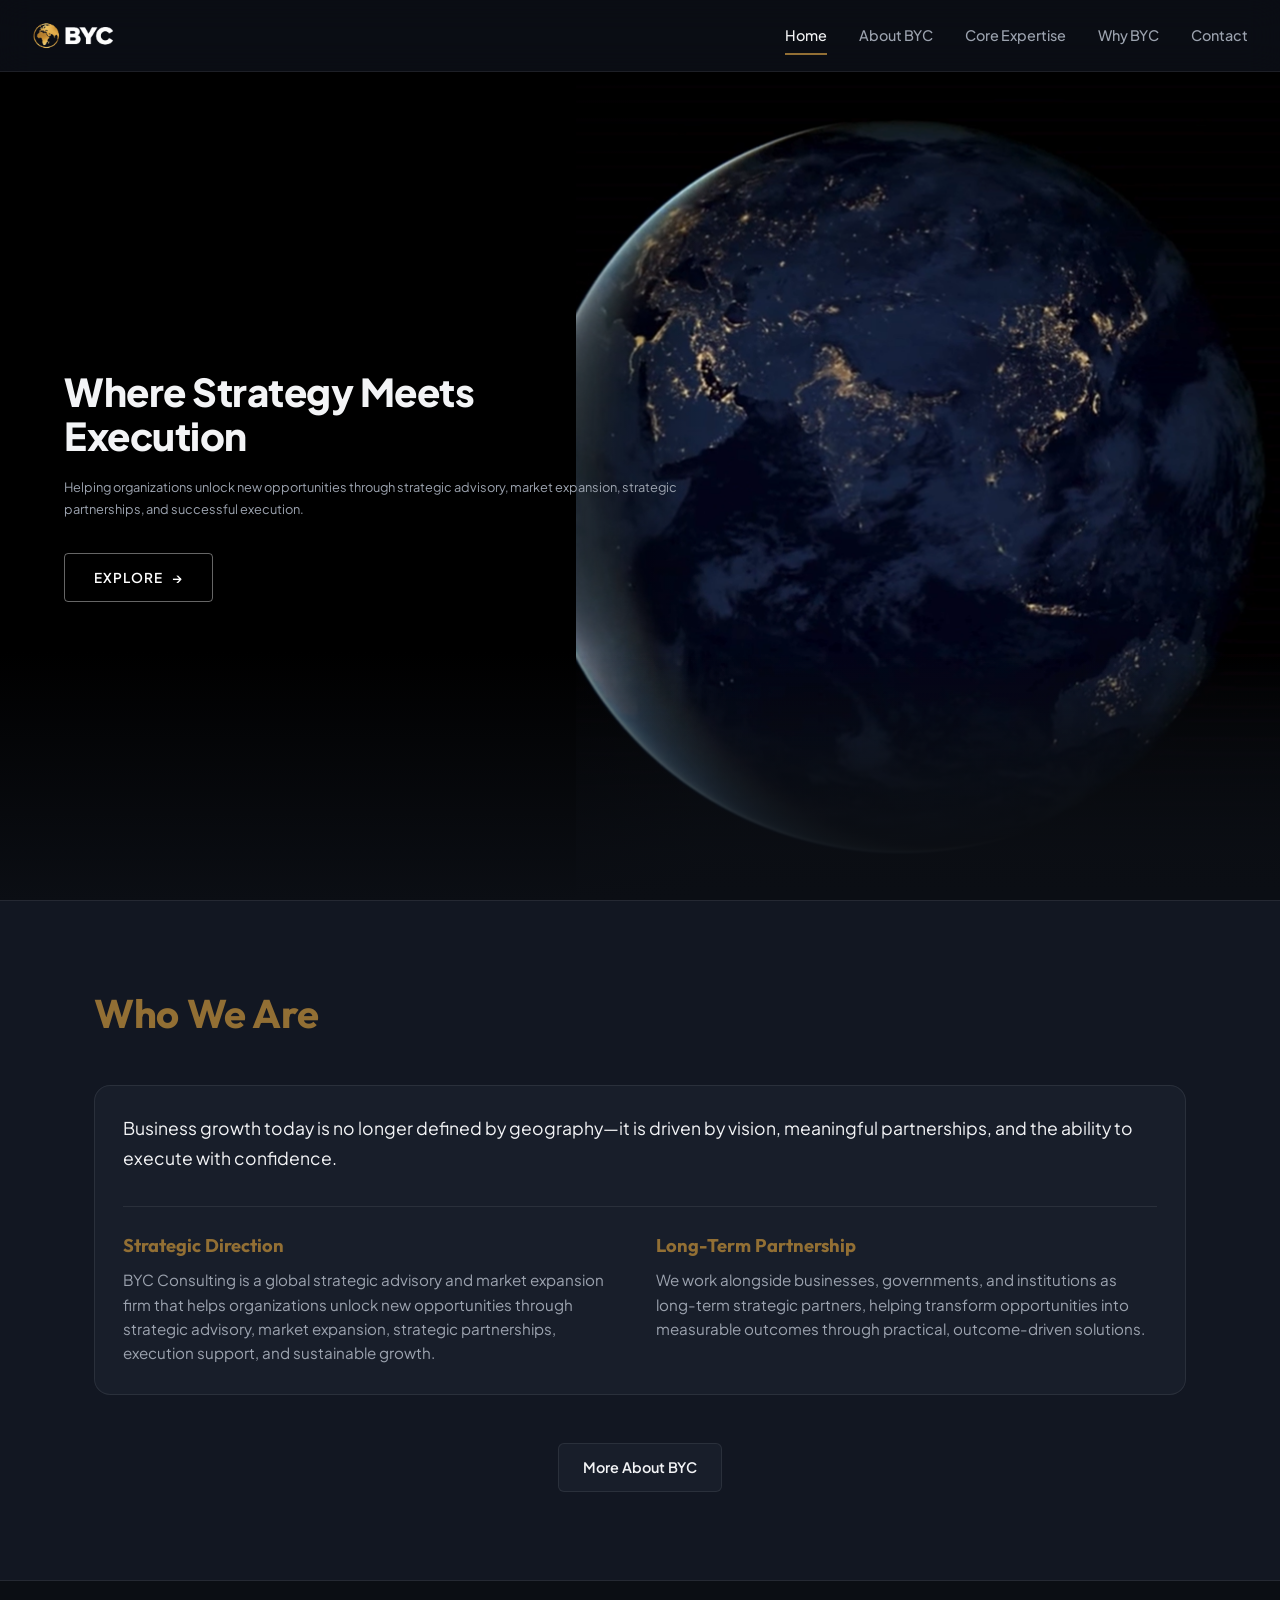
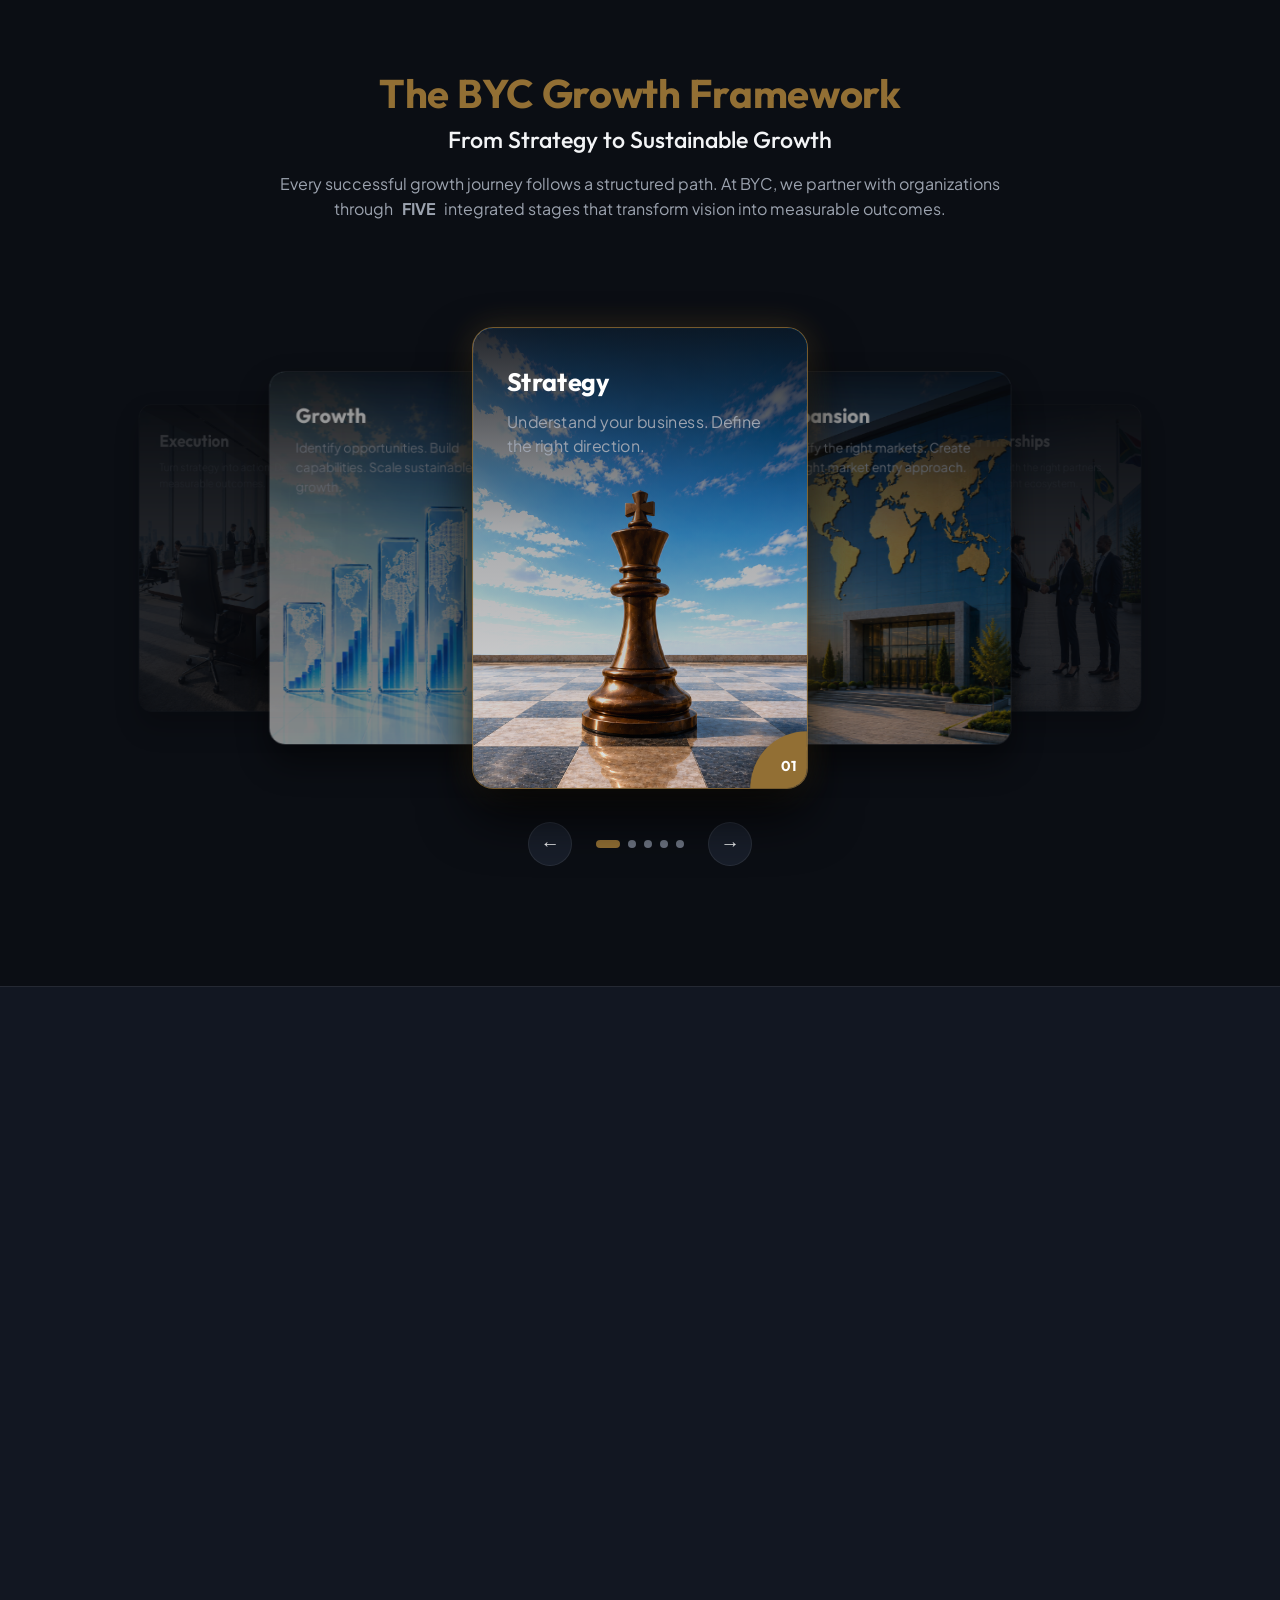
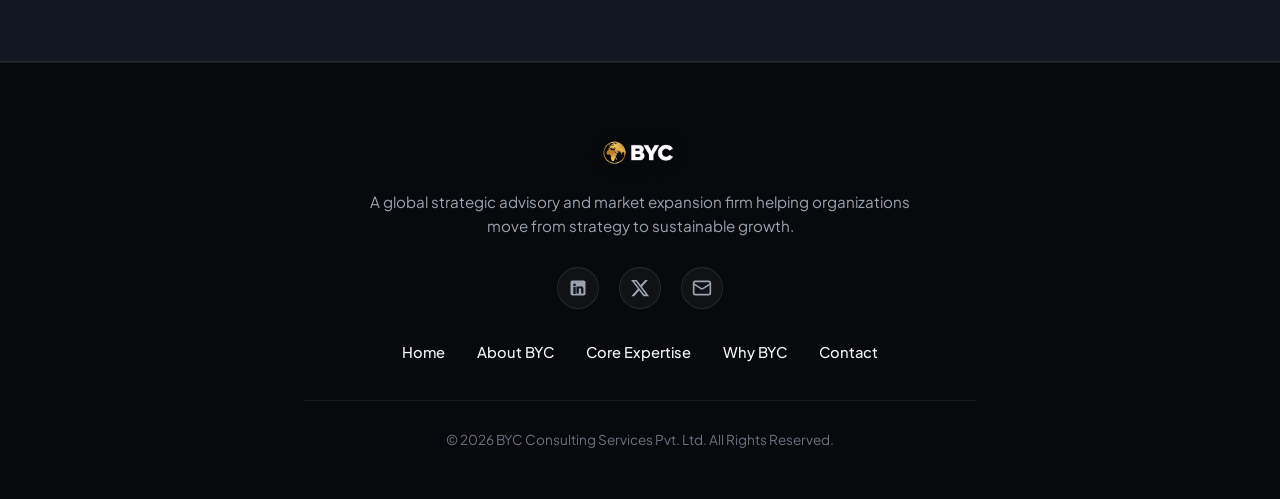
==== index.html @ bfdbdd28 "Initial BYC website upload" ====
<!DOCTYPE html>
<html lang="en">
<head>
  <meta charset="UTF-8">
  <meta name="viewport" content="width=device-width, initial-scale=1.0">
  <title>BYC Consulting | Global Strategic Advisory</title>
  <meta name="description" content="A global strategic advisory and market expansion firm helping organizations move from strategy to sustainable growth.">
  <link rel="preconnect" href="https://fonts.googleapis.com">
  <link rel="preconnect" href="https://fonts.gstatic.com" crossorigin>
  <link href="https://fonts.googleapis.com/css2?family=Inter:wght@300;400;500;600;700&family=Outfit:wght@400;500;600;700;800&family=Plus+Jakarta+Sans:ital,wght@0,300;0,400;0,500;0,600;0,700;1,400&display=swap" rel="stylesheet">
  <link rel="stylesheet" href="style.css">
</head>
<body>

  <!-- Navigation Header -->
  <header class="header" id="header">
    <div class="container nav-container">
      <a href="index.html" class="logo">
        <img src="assets/images/bycccc (1).png" alt="BYC Consulting" class="logo-img">
      </a>
      <nav class="nav-menu" id="nav-menu">
        <a href="index.html" class="nav-link active">Home</a>
        <a href="about.html" class="nav-link">About BYC</a>
        <a href="expertise.html" class="nav-link">Core Expertise</a>
        <a href="why-byc.html" class="nav-link">Why BYC</a>
        <a href="contact.html" class="nav-link">Contact</a>
      </nav>
      <div class="nav-actions">
        <!-- <a href="contact.html" class="btn btn-outline btn-sm">Start a Conversation</a> -->
        <button class="mobile-toggle" id="mobile-toggle" aria-label="Toggle Navigation">
          <span></span>
          <span></span>
          <span></span>
        </button>
      </div>
    </div>
  </header>

  <!-- HERO SECTION WITH RIGHT-SIDE FULL VIDEO & LEFT CONTENT -->
  <section class="hero">
    <video class="hero-video" autoplay muted loop playsinline poster="assets/images/thumbnail.png">
      <source src="assets/videos/globe-roattion.mp4" type="video/mp4">
    </video>
    <div class="hero-left-fade"></div>
    <div class="hero-bottom-fade"></div>

    <div class="hero-content">
      <!-- <span class="eyebrow" style="display: inline-block; font-size: .72rem; font-weight: 700; letter-spacing: .22em; text-transform: uppercase; color: var(--accent); margin-bottom: 1rem;">Global Strategic Advisory</span> -->
      <h1>Where <em>Strategy</em> Meets <br> Execution</h1>
      <p>
        Helping organizations unlock new opportunities through strategic advisory,
        market expansion, strategic partnerships, and successful execution.
      </p>

      <div class="hero-ctas">
        <a href="expertise.html" class="hero-explore-btn">Explore <span>→</span></a>
      </div>
    </div>
  </section>

  <!-- WHO WE ARE SECTION (SINGLE UNIFIED CARD) -->
  <section class="section-padding bg-subtle">
    <div class="container">
      <div class="section-header reveal">
        <span class="section-subtitle">Who We Are</span>
        <!-- <h2 class="section-title">Global Strategic Advisory</h2> -->
      </div>

      <div class="card reveal tilt-card glass-card unified-who-card">
        <div class="card-glow"></div>
        <div class="unified-card-content">
          <p class="card-text lead-text">Business growth today is no longer defined by geography—it is driven by vision, meaningful partnerships, and the ability to execute with confidence.</p>

          <div class="unified-grid mt-lg">
            <div class="unified-sub-block">
              <h3 class="card-title">Strategic Direction</h3>
              <p class="card-text">BYC Consulting is a global strategic advisory and market expansion firm that helps organizations unlock new opportunities through strategic advisory, market expansion, strategic partnerships, execution support, and sustainable growth.</p>
            </div>

            <div class="unified-sub-block">
              <h3 class="card-title">Long-Term Partnership</h3>
              <p class="card-text">We work alongside businesses, governments, and institutions as long-term strategic partners, helping transform opportunities into measurable outcomes through practical, outcome-driven solutions.</p>
            </div>
          </div>
        </div>
      </div>

      <div class="text-center mt-xl reveal">
        <a href="about.html" class="btn btn-secondary">More About BYC</a>
      </div>
    </div>
  </section>

  <!-- THE BYC GROWTH FRAMEWORK (3D COVERFLOW IMAGE CAROUSEL) -->
  <section class="section-padding overflow-hidden">
    <div class="container">
      <div class="section-header reveal text-center">
        <span class="section-subtitle">The BYC Growth Framework</span>
        <h2 class="section-title">From Strategy to Sustainable Growth</h2>
        <p class="section-intro" style="margin: 0 auto;">Every successful growth journey follows a structured path. At BYC, we partner with organizations through <strong class="five-highlight">FIVE</strong> integrated stages that transform vision into measurable outcomes.</p>
      </div>

      <div class="coverflow-container reveal">
        <div class="coverflow-stage" id="framework-coverflow">

          <div class="coverflow-card" data-index="0">
            <div class="coverflow-img" style="background-image: url('assets/images/y-1.png');"></div>
            <div class="coverflow-overlay"></div>
            <div class="coverflow-content">
              <h3>Strategy</h3>
              <p>Understand your business. Define the right direction.</p>
            </div>
            <span class="coverflow-num-badge">01</span>
          </div>

          <div class="coverflow-card" data-index="1">
            <div class="coverflow-img" style="background-image: url('assets/images/y-2.png');"></div>
            <div class="coverflow-overlay"></div>
            <div class="coverflow-content">
              <h3>Expansion</h3>
              <p>Identify the right markets. Create the right market entry approach.</p>
            </div>
            <span class="coverflow-num-badge">02</span>
          </div>

          <div class="coverflow-card" data-index="2">
            <div class="coverflow-img" style="background-image: url('assets/images/y-3.png');"></div>
            <div class="coverflow-overlay"></div>
            <div class="coverflow-content">
              <h3>Partnerships</h3>
              <p>Connect with the right partners. Build the right ecosystem.</p>
            </div>
            <span class="coverflow-num-badge">03</span>
          </div>

          <div class="coverflow-card" data-index="3">
            <div class="coverflow-img" style="background-image: url('assets/images/y-4.png');"></div>
            <div class="coverflow-overlay"></div>
            <div class="coverflow-content">
              <h3>Execution</h3>
              <p>Turn strategy into action. Deliver measurable outcomes.</p>
            </div>
            <span class="coverflow-num-badge">04</span>
          </div>

          <div class="coverflow-card" data-index="4">
            <div class="coverflow-img" style="background-image: url('assets/images/y-5.png');"></div>
            <div class="coverflow-overlay"></div>
            <div class="coverflow-content">
              <h3>Growth</h3>
              <p>Identify opportunities. Build capabilities. Scale sustainable growth.</p>
            </div>
            <span class="coverflow-num-badge">05</span>
          </div>

        </div>

        <div class="coverflow-controls">
          <button class="coverflow-arrow prev" id="cf-prev" aria-label="Previous Stage">←</button>
          <div class="coverflow-dots" id="cf-dots"></div>
          <button class="coverflow-arrow next" id="cf-next" aria-label="Next Stage">→</button>
        </div>
      </div>
    </div>
  </section>

  <!-- CORE EXPERTISE (SINGLE ROW SEAMLESS INFINITE HORIZONTAL SCROLLER) -->
  <section class="section-padding bg-subtle overflow-hidden">
    <div class="container">
      <div class="section-header reveal">
        <span class="section-subtitle">Core Expertise</span>
        <h2 class="section-title">Five integrated areas of expertise.</h2>
        <p class="section-intro">Regardless of industry, geography, or business size, our Core Expertise supports organizations at every step of their growth journey.</p>
      </div>

      <!-- Infinite Horizontal Scroller Mask - Single Row -->
      <div class="scroller-mask reveal">
        <div class="scroller-row animate-scroll-left" style="--scroll-duration: 50s;">

          <!-- Primary Track with All 5 Core Expertise Cards -->
          <div class="scroller-track">

            <div class="scroller-card glass-card">
              <div>
                <h3 class="scroller-card-title">Strategic Advisory</h3>
                <p class="scroller-card-desc">Helping organizations make confident strategic decisions.</p>
              </div>
              <a href="expertise.html#strategic-advisory" class="btn btn-outline btn-sm mt-md">Explore <span>→</span></a>
            </div>

            <div class="scroller-card glass-card">
              <div>
                <h3 class="scroller-card-title">Global Market Expansion</h3>
                <p class="scroller-card-desc">Helping organizations successfully enter and grow in emerging markets.</p>
              </div>
              <a href="expertise.html#global-market-expansion" class="btn btn-outline btn-sm mt-md">Explore <span>→</span></a>
            </div>

            <div class="scroller-card glass-card">
              <div>
                <h3 class="scroller-card-title">Strategic Partnerships</h3>
                <p class="scroller-card-desc">Building the right partnerships to unlock opportunities and accelerate sustainable growth.</p>
              </div>
              <a href="expertise.html#strategic-partnerships" class="btn btn-outline btn-sm mt-md">Explore <span>→</span></a>
            </div>

            <div class="scroller-card glass-card">
              <div>
                <h3 class="scroller-card-title">Execution Support</h3>
                <p class="scroller-card-desc">Helping organizations transform strategy into successful execution.</p>
              </div>
              <a href="expertise.html#execution-support" class="btn btn-outline btn-sm mt-md">Explore <span>→</span></a>
            </div>

            <div class="scroller-card glass-card">
              <div>
                <h3 class="scroller-card-title">Growth Services</h3>
                <p class="scroller-card-desc">Helping organizations build strong brands, improve digital visibility, and generate measurable business growth.</p>
              </div>
              <a href="expertise.html#growth-services" class="btn btn-outline btn-sm mt-md">Explore <span>→</span></a>
            </div>

          </div>

          <!-- Duplicate Track for Seamless Looping -->
          <div class="scroller-track" aria-hidden="true">

            <div class="scroller-card glass-card">
              <div>
                <h3 class="scroller-card-title">Strategic Advisory</h3>
                <p class="scroller-card-desc">Helping organizations make confident strategic decisions.</p>
              </div>
              <a href="expertise.html#strategic-advisory" class="btn btn-outline btn-sm mt-md">Explore <span>→</span></a>
            </div>

            <div class="scroller-card glass-card">
              <div>
                <h3 class="scroller-card-title">Global Market Expansion</h3>
                <p class="scroller-card-desc">Helping organizations successfully enter and grow in emerging markets.</p>
              </div>
              <a href="expertise.html#global-market-expansion" class="btn btn-outline btn-sm mt-md">Explore <span>→</span></a>
            </div>

            <div class="scroller-card glass-card">
              <div>
                <h3 class="scroller-card-title">Strategic Partnerships</h3>
                <p class="scroller-card-desc">Building the right partnerships to unlock opportunities and accelerate sustainable growth.</p>
              </div>
              <a href="expertise.html#strategic-partnerships" class="btn btn-outline btn-sm mt-md">Explore <span>→</span></a>
            </div>

            <div class="scroller-card glass-card">
              <div>
                <h3 class="scroller-card-title">Execution Support</h3>
                <p class="scroller-card-desc">Helping organizations transform strategy into successful execution.</p>
              </div>
              <a href="expertise.html#execution-support" class="btn btn-outline btn-sm mt-md">Explore <span>→</span></a>
            </div>

            <div class="scroller-card glass-card">
              <div>
                <h3 class="scroller-card-title">Growth Services</h3>
                <p class="scroller-card-desc">Helping organizations build strong brands, improve digital visibility, and generate measurable business growth.</p>
              </div>
              <a href="expertise.html#growth-services" class="btn btn-outline btn-sm mt-md">Explore <span>→</span></a>
            </div>

          </div>
        </div>
      </div>

    </div>
  </section>

  <!-- FOOTER (Simple & Minimal Centered Style) -->
  <footer class="site-footer">
    <div class="container footer-minimal">
      <a href="index.html" class="footer-logo">
        <img src="assets/images/bycccc (1).png" alt="BYC Consulting" class="footer-logo-img">
      </a>
      <p class="footer-minimal-desc">A global strategic advisory and market expansion firm helping organizations move from strategy to sustainable growth.</p>

      <div class="footer-social-row">
        <a href="https://www.linkedin.com/company/bycconsultingpvtltd" target="_blank" rel="noopener noreferrer" class="social-icon-btn" aria-label="LinkedIn">
          <svg width="20" height="20" viewBox="0 0 24 24" fill="currentColor"><path d="M19 3a2 2 0 0 1 2 2v14a2 2 0 0 1-2 2H5a2 2 0 0 1-2-2V5a2 2 0 0 1 2-2h14m-.5 15.5v-5.3a3.26 3.26 0 0 0-3.26-3.26c-.85 0-1.84.52-2.28 1.3v-1.11h-2.79v8.37h2.79v-4.93c0-.77.62-1.4 1.39-1.4a1.4 1.4 0 0 1 1.4 1.4v4.93h2.75M6.46 10.9v8.37H9.25V10.9H6.46M7.86 6.74a1.62 1.62 0 1 0 0 3.24 1.62 1.62 0 0 0 0-3.24z"/></svg>
        </a>
        <a href="https://x.com/bycconsulting" target="_blank" rel="noopener noreferrer" class="social-icon-btn" aria-label="X (Twitter)">
          <svg width="20" height="20" viewBox="0 0 24 24" fill="currentColor"><path d="M18.244 2.25h3.308l-7.227 8.26 8.502 11.24H16.17l-5.214-6.817L4.99 21.75H1.68l7.73-8.835L1.254 2.25H8.08l4.713 6.231zm-1.161 17.52h1.833L7.084 4.126H5.117z"/></svg>
        </a>
        <a href="mailto:info@bycconsulting.in" class="social-icon-btn" aria-label="Email">
          <svg width="20" height="20" viewBox="0 0 24 24" fill="none" stroke="currentColor" stroke-width="2" stroke-linecap="round" stroke-linejoin="round"><rect x="2" y="4" width="20" height="16" rx="2"/><path d="m22 7-8.97 5.7a1.94 1.94 0 0 1-2.06 0L2 7"/></svg>
        </a>
      </div>

      <nav class="footer-nav-row">
        <a href="index.html">Home</a>
        <a href="about.html">About BYC</a>
        <a href="expertise.html">Core Expertise</a>
        <a href="why-byc.html">Why BYC</a>
        <a href="contact.html">Contact</a>
      </nav>

      <div class="footer-minimal-bottom">
        <p class="copyright">© 2026 BYC Consulting Services Pvt. Ltd. All Rights Reserved.</p>
      </div>
    </div>
  </footer>

  <script src="script.js"></script>
</body>
</html>
---- style.css ----
/* CSS Design System - Dark Premium Corporate Style */
:root {
  --bg-main: #0B0E14;
  --bg-subtle: #121722;
  --bg-card: #181E2A;
  --bg-input: #0F131C;
  --border-color: rgba(255, 255, 255, 0.08);
  --border-focus: #926F34;
  
  --text-primary: #F3F4F6;
  --text-secondary: #9CA3AF;
  --text-muted: #6B7280;
  
  --accent: #926F34;
  --accent-primary: #926F34; /* Elegant Deep Bronze Gold */
  --accent-hover: #B38A45;
  --accent-subtle: rgba(146, 111, 52, 0.15);
  
  --font-heading: 'Outfit', 'Plus Jakarta Sans', -apple-system, BlinkMacSystemFont, sans-serif;
  --font-body: 'Plus Jakarta Sans', 'Inter', -apple-system, BlinkMacSystemFont, sans-serif;
  
  --radius-sm: 6px;
  --radius-md: 16px;
  --radius-lg: 24px;
  
  --transition: all 0.4s cubic-bezier(0.16, 1, 0.3, 1);
  --nav-height: 72px;
  --container-max: 1140px;
}

/* Reset & Global Base */
*, *::before, *::after {
  box-sizing: border-box;
  margin: 0;
  padding: 0;
}

html {
  scroll-behavior: smooth;
  font-size: 16px;
}

body {
  background-color: var(--bg-main);
  color: var(--text-primary);
  font-family: var(--font-body);
  line-height: 1.6;
  -webkit-font-smoothing: antialiased;
  -moz-osx-font-smoothing: grayscale;
  overflow-x: hidden;
}

a {
  color: inherit;
  text-decoration: none;
  transition: var(--transition);
}

ul {
  list-style: none;
}

/* Container */
.container {
  max-width: var(--container-max);
  margin: 0 auto;
  padding: 0 1.5rem;
}

.overflow-hidden {
  overflow: hidden;
}

/* Layout Utilities */
.section-padding {
  padding: 5.5rem 0;
}

.bg-subtle {
  background-color: var(--bg-subtle);
  border-top: 1px solid var(--border-color);
  border-bottom: 1px solid var(--border-color);
}

.text-center { text-align: center; }
.mt-xs { margin-top: 0.5rem; }
.mt-md { margin-top: 1.5rem; }
.mt-lg { margin-top: 2rem; }
.mt-xl { margin-top: 3rem; }

.mb-xs { margin-bottom: 0.5rem; }
.mb-md { margin-bottom: 1.5rem; }
.mb-lg { margin-bottom: 2rem; }

.grid {
  display: grid;
  gap: 1.5rem;
}

.grid-2 { grid-template-columns: repeat(2, 1fr); }
.grid-3 { grid-template-columns: repeat(3, 1fr); }
.gap-md { gap: 1.5rem; }
.gap-lg { gap: 2rem; }
.gap-xl { gap: 3rem; }
.align-start { align-items: start; }

@media (max-width: 900px) {
  .grid-2, .grid-3 {
    grid-template-columns: 1fr;
  }
}

/* Navigation Header */
.header {
  position: fixed;
  top: 0;
  left: 0;
  right: 0;
  z-index: 1000;
  background-color: rgba(11, 14, 20, 0.85);
  backdrop-filter: blur(16px);
  -webkit-backdrop-filter: blur(16px);
  border-bottom: 1px solid var(--border-color);
  height: var(--nav-height);
  display: flex;
  align-items: center;
  padding: 0 2rem;
}

.nav-container {
  display: flex;
  align-items: center;
  justify-content: space-between;
  width: 100%;
  max-width: 100%;
  padding: 0;
}

.logo {
  display: flex;
  align-items: center;
  gap: 0.5rem;
  font-family: var(--font-heading);
  font-weight: 700;
  font-size: 1.1rem;
  letter-spacing: 1px;
}

.logo-img {
  height: 40px;
  width: auto;
  object-fit: contain;
  display: block;
}

.logo-mark {
  color: var(--accent-primary);
  border: 1px solid var(--accent-primary);
  padding: 0.1rem 0.4rem;
  border-radius: var(--radius-sm);
  font-size: 0.95rem;
}

.logo-text {
  color: var(--text-primary);
}

.nav-menu {
  display: flex;
  gap: 2rem;
  margin-left: auto;
}

.nav-link {
  color: var(--text-secondary);
  font-size: 0.9rem;
  font-weight: 500;
  position: relative;
  padding: 0.5rem 0;
}

.nav-link:hover, .nav-link.active {
  color: var(--text-primary);
}

.nav-link.active::after {
  content: '';
  position: absolute;
  bottom: 0;
  left: 0;
  right: 0;
  height: 2px;
  background-color: var(--accent-primary);
}

.nav-actions {
  display: flex;
  align-items: center;
  gap: 1rem;
}

.mobile-toggle {
  display: none;
  background: none;
  border: none;
  cursor: pointer;
  padding: 0.5rem;
  flex-direction: column;
  gap: 4px;
}

.mobile-toggle span {
  display: block;
  width: 20px;
  height: 2px;
  background-color: var(--text-primary);
  transition: var(--transition);
}

@media (max-width: 850px) {
  .nav-menu {
    position: fixed;
    top: var(--nav-height);
    left: 0;
    right: 0;
    transform: translateY(-150%);
    background-color: var(--bg-subtle);
    border-bottom: 1px solid var(--border-color);
    flex-direction: column;
    padding: 1.5rem;
    gap: 1rem;
    opacity: 0;
    transition: var(--transition);
    pointer-events: none;
  }

  .nav-menu.active {
    transform: translateY(0);
    opacity: 1;
    pointer-events: all;
  }

  .mobile-toggle {
    display: flex;
  }
  
  .nav-actions .btn {
    display: none;
  }
}

/* ==========================================================================
   SPLIT HERO SECTION
   ========================================================================== */
.hero {
  position: relative;
  height: calc(100vh - var(--nav-height, 72px));
  min-height: 600px;
  margin-top: var(--nav-height, 72px);
  display: flex;
  align-items: center;
  overflow: hidden;
  background: #000;
}

/* Video sits on the RIGHT half */
.hero-video {
  position: absolute;
  top: 0;
  right: 0;
  width: 55%;
  height: 100%;
  object-fit: cover;
  object-position: center;
  z-index: 0;
  border-radius: 0;
  transform: none;
}

/* Left gradient fade for smooth readability */
.hero-left-fade {
  position: absolute;
  top: 0;
  left: 0;
  width: 55%;
  height: 100%;
  background: linear-gradient(to right, #000 40%, rgba(0, 0, 0, 0.7) 70%, transparent 100%);
  z-index: 1;
  pointer-events: none;
}

/* Enhanced gradient fade for better readability */
.hero-video-fade {
  display: none;
}

/* Dark bottom fade for readability */
.hero-bottom-fade {
  position: absolute;
  bottom: 0;
  left: 0;
  right: 0;
  height: 30%;
  background: linear-gradient(to top, var(--bg-main, #0B0E14), transparent);
  z-index: 2;
  pointer-events: none;
}

/* Content sits on the LEFT */
.hero-content {
  position: relative;
  z-index: 3;
  max-width: 800px;
  padding: 0 4rem;
}

.hero h1 {
  font-size: clamp(2rem, 3vw, 3rem);
  font-weight: 800;
  margin-bottom: 1.2rem;
  line-height: 1.15;
  letter-spacing: -0.5px;
  color: var(--text-primary);
}

.hero h1 em {
  font-style: normal;
  color: var(--text-primary);
}

.hero p {
  color: var(--text-secondary);
  font-size: clamp(0.8rem, 1vw, 0.9rem);
  margin-bottom: 2rem;
  max-width: 700px;
  line-height: 1.7;
}

.hero-explore-btn {
  display: inline-flex;
  align-items: center;
  gap: 0.6rem;
  border: 1px solid rgba(255, 255, 255, 0.4);
  color: #fff;
  padding: 0.8rem 1.8rem;
  border-radius: 4px;
  font-size: 0.85rem;
  font-weight: 600;
  letter-spacing: 1px;
  text-transform: uppercase;
  text-decoration: none;
  transition: all 0.3s ease;
}

.hero-explore-btn:hover {
  background: rgba(255, 255, 255, 0.1);
  border-color: var(--accent);
  color: var(--accent);
}

@media (max-width: 768px) {
  .hero {
    height: auto;
    min-height: calc(100vh - 65px);
    padding: 4rem 0;
  }
  .hero-video {
    width: 100%;
    opacity: 0.4;
  }
  .hero-left-fade {
    width: 100%;
    background: linear-gradient(to right, #000 60%, transparent 100%);
  }
  .hero-content {
    padding: 0 1.5rem;
  }
}

/* Unified Single Card Styling for Who We Are */
.unified-who-card {
  padding: 2.5rem;
  border-left: 3px solid var(--accent-primary);
}

.unified-card-content .lead-text {
  font-size: 1.1rem;
  line-height: 1.7;
  color: var(--text-primary);
}

.unified-grid {
  display: grid;
  grid-template-columns: repeat(2, 1fr);
  gap: 2rem;
  padding-top: 1.5rem;
  border-top: 1px solid var(--border-color);
}

@media (max-width: 768px) {
  .unified-grid {
    grid-template-columns: 1fr;
    gap: 1.5rem;
  }
}

.unified-sub-block h3 {
  font-family: var(--font-heading);
  font-size: 1.15rem;
  margin-bottom: 0.5rem;
  color: var(--accent-primary);
}

.unified-sub-block p {
  color: var(--text-secondary);
  font-size: 0.95rem;
  line-height: 1.6;
}

/* ==========================================================================
   3D COVERFLOW FRAMEWORK CAROUSEL LOOK
   ========================================================================== */
.coverflow-container {
  position: relative;
  width: 100%;
  padding: 3rem 0 2rem;
  perspective: 1200px;
}

.coverflow-stage {
  position: relative;
  height: 480px;
  width: 100%;
  max-width: 1000px;
  margin: 0 auto;
  display: flex;
  justify-content: center;
  align-items: center;
}

.coverflow-card {
  position: absolute;
  width: 320px;
  height: 440px;
  border-radius: 20px;
  overflow: hidden;
  box-shadow: 0 20px 40px rgba(0, 0, 0, 0.6);
  cursor: pointer;
  transition: transform 0.6s cubic-bezier(0.16, 1, 0.3, 1), opacity 0.6s cubic-bezier(0.16, 1, 0.3, 1), filter 0.6s ease, z-index 0.6s ease;
  will-change: transform, opacity;
  border: 1px solid rgba(255, 255, 255, 0.1);
}

.coverflow-img {
  position: absolute;
  top: 0;
  left: 0;
  right: 0;
  bottom: 0;
  background-size: cover;
  background-position: center;
  transition: transform 0.6s ease, filter 0.6s ease;
  filter: brightness(1.15);
}

.coverflow-overlay {
  position: absolute;
  top: 0;
  left: 0;
  right: 0;
  bottom: 0;
  background: linear-gradient(180deg, rgba(11, 14, 20, 0.9) 0%, rgba(11, 14, 20, 0.35) 45%, rgba(11, 14, 20, 0.1) 100%);
}

.coverflow-content {
  position: relative;
  z-index: 3;
  padding: 2rem 2rem 2rem 2rem;
  height: 100%;
  display: flex;
  flex-direction: column;
  justify-content: flex-start;
  text-align: left;
}

.coverflow-num {
  font-family: var(--font-heading);
  font-size: 0.85rem;
  font-weight: 700;
  letter-spacing: 0.5px;
  color: var(--accent-primary);
  margin-bottom: 0.5rem;
}

.coverflow-content h3 {
  font-family: var(--font-heading);
  font-size: 1.5rem;
  margin-bottom: 0.5rem;
  color: #FFF;
}

.coverflow-content p {
  color: var(--text-secondary);
  font-size: 0.95rem;
  line-height: 1.5;
}

/* Number Badge - curved corner tag, bottom-right of each framework card */
.coverflow-num-badge {
  position: absolute;
  right: 0;
  bottom: 0;
  z-index: 6;
  width: 54px;
  height: 54px;
  background: var(--accent-primary);
  border-radius: 100% 0 0 0;
  display: flex;
  align-items: flex-end;
  justify-content: flex-end;
  padding: 0 10px 9px 0;
  font-family: var(--font-heading);
  font-size: 0.85rem;
  font-weight: 700;
  letter-spacing: 0.5px;
  color: #FFFFFF;
  box-shadow: -4px -4px 14px rgba(0, 0, 0, 0.3);
  pointer-events: none;
  opacity: 0;
  transform: scale(0.6);
  transition: opacity 0.5s cubic-bezier(0.16, 1, 0.3, 1), transform 0.5s cubic-bezier(0.16, 1, 0.3, 1);
}

/* Only the centered/active card shows its number badge */
.coverflow-card.active .coverflow-num-badge {
  opacity: 1;
  transform: scale(1);
}

/* 3D Coverflow State Positioning */
.coverflow-card.active {
  transform: translateX(0) scale(1.05) translateZ(0);
  z-index: 10;
  opacity: 1;
  filter: brightness(1) blur(0px);
  border-color: rgba(146, 111, 52, 0.8);
  box-shadow: 0 25px 50px rgba(0, 0, 0, 0.8), 0 0 30px rgba(146, 111, 52, 0.3);
}

.coverflow-card.prev-1 {
  transform: translateX(-240px) scale(0.85) rotateY(15deg);
  z-index: 5;
  opacity: 0.85;
  filter: brightness(0.7) blur(0px);
}

.coverflow-card.next-1 {
  transform: translateX(240px) scale(0.85) rotateY(-15deg);
  z-index: 5;
  opacity: 0.85;
  filter: brightness(0.7) blur(0px);
}

.coverflow-card.prev-2 {
  transform: translateX(-400px) scale(0.7) rotateY(25deg);
  z-index: 2;
  opacity: 0.4;
  filter: brightness(0.4) blur(1px);
}

.coverflow-card.next-2 {
  transform: translateX(400px) scale(0.7) rotateY(-25deg);
  z-index: 2;
  opacity: 0.4;
  filter: brightness(0.4) blur(1px);
}

.coverflow-card.hidden-left {
  transform: translateX(-550px) scale(0.5);
  z-index: 1;
  opacity: 0;
  pointer-events: none;
}

.coverflow-card.hidden-right {
  transform: translateX(550px) scale(0.5);
  z-index: 1;
  opacity: 0;
  pointer-events: none;
}

/* Coverflow Controls */
.coverflow-controls {
  display: flex;
  align-items: center;
  justify-content: center;
  gap: 1.5rem;
  margin-top: 1.5rem;
}

.coverflow-arrow {
  background: var(--bg-card);
  border: 1px solid var(--border-color);
  color: var(--text-primary);
  width: 44px;
  height: 44px;
  border-radius: 50%;
  display: flex;
  align-items: center;
  justify-content: center;
  cursor: pointer;
  font-size: 1.2rem;
  transition: var(--transition);
}

.coverflow-arrow:hover {
  border-color: var(--accent-primary);
  color: var(--accent-primary);
  background: var(--accent-subtle);
}

.coverflow-dots {
  display: flex;
  gap: 0.5rem;
}

.coverflow-dot {
  width: 8px;
  height: 8px;
  border-radius: 50%;
  background: var(--text-muted);
  cursor: pointer;
  transition: var(--transition);
}

.coverflow-dot.active {
  background: var(--accent-primary);
  width: 24px;
  border-radius: 4px;
}

@media (max-width: 768px) {
  .coverflow-stage {
    height: 400px;
  }
  .coverflow-card {
    width: 260px;
    height: 360px;
  }
  .coverflow-card.prev-1 {
    transform: translateX(-140px) scale(0.85);
  }
  .coverflow-card.next-1 {
    transform: translateX(140px) scale(0.85);
  }
  .coverflow-card.prev-2, .coverflow-card.next-2 {
    opacity: 0;
    pointer-events: none;
  }
  .coverflow-num-badge {
    width: 42px;
    height: 42px;
    padding: 0 7px 6px 0;
    font-size: 0.72rem;
  }
  .coverflow-content {
    padding: 1.75rem 1.75rem 3rem 1.75rem;
  }
}

/* ==========================================================================
   COVERFLOW - TEXT-ONLY CARD VARIANT (no photo, badge + title + line)
   Scoped to .text-mode so the image-based homepage coverflow is untouched
   ========================================================================== */
.coverflow-container.text-mode .coverflow-stage {
  height: 230px;
}

.coverflow-container.text-mode .coverflow-card.text-card {
  width: 200px;
  height: 190px;
  background: var(--bg-card);
  display: flex;
  align-items: center;
  border-radius: 14px;
}

.coverflow-container.text-mode .coverflow-card.text-card .coverflow-content {
  justify-content: center;
  padding: 1.1rem;
  height: auto;
}

.coverflow-badge {
  display: inline-flex;
  align-items: center;
  width: fit-content;
  background: rgba(255, 255, 255, 0.08);
  color: var(--text-secondary);
  font-family: var(--font-heading);
  font-size: 0.6rem;
  font-weight: 700;
  letter-spacing: 0.5px;
  text-transform: uppercase;
  padding: 0.22rem 0.55rem;
  border-radius: 50px;
  margin-bottom: 0.5rem;
}

.coverflow-container.text-mode .coverflow-card.active .coverflow-badge {
  background: var(--accent-subtle);
  color: var(--accent-primary);
}

.coverflow-container.text-mode .coverflow-content h3 {
  font-size: 0.85rem;
  line-height: 1.25;
  margin-bottom: 0.4rem;
}

.coverflow-container.text-mode .coverflow-content p {
  font-size: 0.7rem;
  line-height: 1.45;
}

.coverflow-container.text-mode .coverflow-card.prev-1 { transform: translateX(-150px) scale(0.85) rotateY(15deg); }
.coverflow-container.text-mode .coverflow-card.next-1 { transform: translateX(150px) scale(0.85) rotateY(-15deg); }
.coverflow-container.text-mode .coverflow-card.prev-2 { transform: translateX(-250px) scale(0.7) rotateY(25deg); }
.coverflow-container.text-mode .coverflow-card.next-2 { transform: translateX(250px) scale(0.7) rotateY(-25deg); }
.coverflow-container.text-mode .coverflow-card.hidden-left { transform: translateX(-340px) scale(0.5); }
.coverflow-container.text-mode .coverflow-card.hidden-right { transform: translateX(340px) scale(0.5); }

.coverflow-counter {
  font-family: var(--font-heading);
  font-size: 0.8rem;
  font-weight: 600;
  color: var(--text-muted);
  letter-spacing: 0.5px;
  min-width: 62px;
  text-align: center;
}

@media (max-width: 768px) {
  .coverflow-container.text-mode .coverflow-stage {
    height: 210px;
  }
  .coverflow-container.text-mode .coverflow-card.text-card {
    width: 175px;
    height: 175px;
  }
  .coverflow-container.text-mode .coverflow-card.prev-1 { transform: translateX(-105px) scale(0.85); }
  .coverflow-container.text-mode .coverflow-card.next-1 { transform: translateX(105px) scale(0.85); }
}

/* ==========================================================================
   INFINITE HORIZONTAL SCROLLER FOR CORE EXPERTISE (NO IMAGES, LUXURY DARK DESIGN)
   ========================================================================== */
.scroller-mask {
  position: relative;
  width: 100%;
  overflow: hidden;
  padding: 1.5rem 0;
  mask-image: linear-gradient(to right, transparent 0%, black 10%, black 90%, transparent 100%);
  -webkit-mask-image: linear-gradient(to right, transparent 0%, black 10%, black 90%, transparent 100%);
}

.scroller-row {
  display: flex;
  width: max-content;
}

.scroller-track {
  display: flex;
  gap: 2rem;
  flex-shrink: 0;
  padding: 0 1rem;
}

.animate-scroll-left {
  animation: scroll-horizontal var(--scroll-duration, 50s) linear infinite;
}

.animate-scroll-right {
  animation: scroll-horizontal-reverse var(--scroll-duration, 50s) linear infinite;
}

.scroller-mask:hover .scroller-row {
  animation-play-state: paused;
}

@keyframes scroll-horizontal {
  0% { transform: translateX(0); }
  100% { transform: translateX(-50%); }
}

@keyframes scroll-horizontal-reverse {
  0% { transform: translateX(-50%); }
  100% { transform: translateX(0); }
}

.scroller-card {
  width: 360px;
  flex-shrink: 0;
  padding: 2.2rem;
  background: rgba(24, 30, 42, 0.75);
  backdrop-filter: blur(16px);
  -webkit-backdrop-filter: blur(16px);
  border: 1px solid var(--border-color);
  border-radius: var(--radius-md);
  display: flex;
  flex-direction: column;
  justify-content: space-between;
  transition: border-color 0.3s ease, box-shadow 0.3s ease;
}

.scroller-card:hover {
  border-color: var(--accent-primary);
  box-shadow: 0 12px 30px rgba(0, 0, 0, 0.5), 0 0 25px rgba(146, 111, 52, 0.2);
}

.scroller-card-num {
  font-family: var(--font-heading);
  font-size: 1rem;
  font-weight: 700;
  color: var(--accent-primary);
  margin-bottom: 0.75rem;
  display: block;
}

.scroller-card-title {
  font-family: var(--font-heading);
  font-size: 1.3rem;
  color: var(--text-primary);
  margin-bottom: 0.5rem;
}

.scroller-card-desc {
  color: var(--text-secondary);
  font-size: 0.95rem;
  line-height: 1.6;
}

@media (max-width: 600px) {
  .scroller-card {
    width: 280px;
    padding: 1.5rem;
  }
}

/* Typography & Section Headers - TITLE CASE */
.hero-badge, .section-subtitle {
  display: block;
  font-family: var(--font-heading);
  font-size: clamp(1.8rem, 3.5vw, 2.5rem);
  text-transform: none;
  letter-spacing: -0.3px;
  color: var(--accent-primary);
  margin-bottom: 0.5rem;
  line-height: 1.2;
}

.section-subtitle {
  font-weight: 700;
}

.hero-badge {
  font-weight: 400;
  font-size: 1.9rem;
}

.hero-title, .section-title {
  font-family: var(--font-heading);
  font-weight: 600;
  color: var(--text-primary);
  line-height: 1.3;
}

.section-title {
  font-size: clamp(1.15rem, 2vw, 1.45rem);
  color: var(--text-primary);
  margin-bottom: 1rem;
  font-weight: 500;
}

.hero-subtitle, .section-intro {
  color: var(--text-secondary);
  font-size: 1rem;
  max-width: 720px;
  line-height: 1.6;
}

.five-highlight {
  display: inline-block;
  margin: 0 0.35em;
}

.section-header {
  margin-bottom: 3rem;
}

/* Compact Heroes */
.hero-section {
  position: relative;
  padding: 6rem 0;
  border-bottom: 1px solid var(--border-color);
  overflow: hidden;
}

.hero-compact {
  padding: 6rem 0 4.5rem;
  position: relative;
  background-color: #000000;
  background-image: linear-gradient(to bottom, rgba(0, 0, 0, 0.45), rgba(0, 0, 0, 0.85)), url('assets/images/hero-spotlight-g.jpg');
  background-size: cover;
  background-position: center bottom;
  background-repeat: no-repeat;
  text-align: center;
  margin-top: var(--nav-height, 72px);
  border-bottom: 1px solid var(--border-color);
  overflow: hidden;
  animation: heroBgPulse 16s ease-in-out infinite alternate;
}

/* Subtle Animated Ambient Light Beams */
.hero-compact::before {
  content: '';
  position: absolute;
  top: -30%;
  left: 20%;
  width: 60%;
  height: 120%;
  background: radial-gradient(ellipse at top, rgba(255, 255, 255, 0.08) 0%, rgba(184, 140, 66, 0.04) 40%, transparent 75%);
  pointer-events: none;
  z-index: 1;
  animation: beamFloat 14s ease-in-out infinite alternate;
  filter: blur(20px);
}

.hero-compact::after {
  content: '';
  position: absolute;
  bottom: 0;
  left: 0;
  right: 0;
  height: 35%;
  background: linear-gradient(to top, var(--bg-main, #0B0E14), transparent);
  pointer-events: none;
  z-index: 1;
}

.hero-compact-canvas {
  position: absolute;
  inset: 0;
  width: 100%;
  height: 100%;
  pointer-events: none;
  z-index: 1;
  opacity: 0.75;
}

@keyframes heroBgPulse {
  0% {
    filter: brightness(0.9) contrast(1.02);
  }
  50% {
    filter: brightness(1.08) contrast(1.08);
  }
  100% {
    filter: brightness(0.92) contrast(1.03);
  }
}

@keyframes beamFloat {
  0% {
    transform: translateY(-5%) scale(0.95);
    opacity: 0.4;
  }
  50% {
    transform: translateY(5%) scale(1.08);
    opacity: 0.8;
  }
  100% {
    transform: translateY(-2%) scale(0.98);
    opacity: 0.5;
  }
}

.hero-compact .container {
  position: relative;
  z-index: 2;
  display: flex;
  flex-direction: column;
  align-items: center;
  text-align: center;
}

.hero-compact .hero-badge {
  text-align: center;
  margin: 0 auto 0.5rem;
}

.hero-compact .hero-title {
  text-align: center;
  font-size: clamp(2rem, 3vw, 3rem);
  font-weight: 800;
  margin: 0 auto 1.2rem;
  color: #FFFFFF;
}

.hero-compact .hero-subtitle {
  text-align: center;
  margin: 0 auto;
  max-width: 800px;
  color: var(--text-secondary);
  font-size: clamp(0.9rem, 1.2vw, 1.05rem);
  line-height: 1.7;
}

.byc-gold {
  color: var(--accent-primary, #B88C42);
}

/* Scroll Reveal Animations */
.reveal {
  opacity: 0;
  transform: translateY(24px);
  transition: opacity 0.8s cubic-bezier(0.16, 1, 0.3, 1), transform 0.8s cubic-bezier(0.16, 1, 0.3, 1);
}

.reveal.active {
  opacity: 1;
  transform: translateY(0);
}

/* Glassmorphism & Mouse Spotlight Cards */
.glass-card {
  position: relative;
  background: rgba(24, 30, 42, 0.65);
  backdrop-filter: blur(12px);
  -webkit-backdrop-filter: blur(12px);
  border: 1px solid rgba(255, 255, 255, 0.08);
  border-radius: var(--radius-md);
  overflow: hidden;
}

.glass-card .card-glow {
  position: absolute;
  top: 0;
  left: 0;
  width: 100%;
  height: 100%;
  background: radial-gradient(400px circle at var(--mouse-x, 50%) var(--mouse-y, 50%), rgba(146, 111, 52, 0.2), transparent 40%);
  pointer-events: none;
  opacity: 0;
  transition: opacity 0.3s ease;
  z-index: 1;
}

.glass-card:hover .card-glow {
  opacity: 1;
}

/* Interactive Tilt Cards */
.tilt-card {
  transition: transform 0.3s cubic-bezier(0.16, 1, 0.3, 1), border-color 0.3s ease, box-shadow 0.3s ease;
  will-change: transform;
}

.tilt-card:hover {
  transform: translateY(-6px);
  border-color: rgba(146, 111, 52, 0.5);
  box-shadow: 0 16px 35px rgba(0, 0, 0, 0.45);
}

/* Buttons */
.btn {
  display: inline-flex;
  align-items: center;
  justify-content: center;
  padding: 0.75rem 1.5rem;
  font-size: 0.9rem;
  font-weight: 600;
  border-radius: var(--radius-sm);
  cursor: pointer;
  transition: var(--transition);
  border: 1px solid transparent;
}

.btn-sm {
  padding: 0.45rem 1rem;
  font-size: 0.85rem;
}

.btn-primary {
  background-color: var(--accent-primary);
  color: #FFFFFF;
  font-weight: 700;
}

.btn-primary:hover {
  background-color: var(--accent-hover);
  box-shadow: 0 4px 15px rgba(146, 111, 52, 0.4);
}

.btn-secondary {
  background-color: var(--bg-card);
  color: var(--text-primary);
  border: 1px solid var(--border-color);
}

.btn-secondary:hover {
  border-color: var(--accent-primary);
  color: var(--accent-primary);
}

.btn-outline {
  background-color: transparent;
  color: var(--text-primary);
  border: 1px solid var(--border-color);
}

.btn-outline:hover {
  border-color: var(--accent-primary);
  color: var(--accent-primary);
}

.btn-full {
  width: 100%;
}

.btn-link {
  display: inline-block;
  color: var(--accent-primary);
  font-weight: 500;
  font-size: 0.9rem;
}

.btn-link:hover {
  text-decoration: underline;
}

/* Cards */
.card {
  background-color: var(--bg-card);
  border: 1px solid var(--border-color);
  border-radius: var(--radius-md);
  padding: 1.75rem;
}

.card-title {
  font-family: var(--font-heading);
  font-size: 1.15rem;
  margin-bottom: 0.75rem;
  color: var(--text-primary);
}

.card-text {
  color: var(--text-secondary);
  font-size: 0.95rem;
  line-height: 1.6;
}

.highlight-card {
  border-left: 3px solid var(--accent-primary);
}

/* Expertise Preview Cards Base */
.expertise-preview-card {
  background-color: var(--bg-card);
  border: 1px solid var(--border-color);
  border-radius: var(--radius-md);
  padding: 1.5rem;
}

.num-badge {
  display: inline-block;
  font-family: var(--font-heading);
  font-size: 0.85rem;
  font-weight: 700;
  color: var(--accent-primary);
  margin-bottom: 0.5rem;
}

.expertise-preview-card h3 {
  font-family: var(--font-heading);
  font-size: 1.1rem;
  margin-bottom: 0.5rem;
}

.expertise-preview-card p {
  color: var(--text-secondary);
  font-size: 0.9rem;
}

/* Values Grid */
.values-grid {
  display: grid;
  grid-template-columns: repeat(2, 1fr);
  gap: 1.5rem;
}

@media (max-width: 768px) {
  .values-grid {
    grid-template-columns: 1fr;
  }
}

.value-item {
  display: flex;
  gap: 1.25rem;
  padding: 1.5rem;
  background-color: var(--bg-card);
  border: 1px solid var(--border-color);
  border-radius: var(--radius-md);
}

.value-num {
  font-family: var(--font-heading);
  font-size: 1.2rem;
  font-weight: 700;
  color: var(--accent-primary);
}

.value-body h3 {
  font-family: var(--font-heading);
  font-size: 1.05rem;
  margin-bottom: 0.4rem;
}

.value-body p {
  color: var(--text-secondary);
  font-size: 0.9rem;
}

/* Commitment Box - centered pill, sized to its content */
.commitment-box {
  background: var(--bg-card);
  border: 1px solid rgba(146, 111, 52, 0.35);
  padding: 2rem 3rem;
  border-radius: 999px;
  width: fit-content;
  max-width: 100%;
  margin-left: auto;
  margin-right: auto;
  text-align: center;
}

.commitment-box h3 {
  font-family: var(--font-heading);
  font-size: 1.15rem;
  margin-bottom: 0.5rem;
  color: var(--accent-primary);
}

.commitment-box p {
  color: var(--text-primary);
  font-size: 0.95rem;
  max-width: 640px;
  margin: 0 auto;
}

@media (max-width: 640px) {
  .commitment-box {
    border-radius: var(--radius-lg);
    padding: 1.75rem;
  }
}

/* Core Expertise Detailed Cards */
.expertise-list {
  display: flex;
  flex-direction: column;
  gap: 2rem;
}

.expertise-detail-card {
  background-color: var(--bg-card);
  border: 1px solid var(--border-color);
  border-radius: var(--radius-lg);
  padding: 2rem;
}

.expertise-header {
  display: flex;
  align-items: flex-start;
  gap: 1rem;
  margin-bottom: 1rem;
}

.expertise-num {
  font-family: var(--font-heading);
  font-size: 1.5rem;
  font-weight: 700;
  color: var(--accent-primary);
  line-height: 1;
}

.expertise-header h2 {
  font-family: var(--font-heading);
  font-size: 1.35rem;
  margin-bottom: 0.25rem;
}

.expertise-tagline {
  color: var(--text-primary);
  font-weight: 500;
  font-size: 0.95rem;
}

.expertise-desc {
  color: var(--text-secondary);
  font-size: 0.95rem;
  margin-bottom: 1.25rem;
  padding-left: 2.5rem;
}

@media (max-width: 600px) {
  .expertise-desc { padding-left: 0; }
}

.feature-bullets {
  padding-left: 2.5rem;
  display: grid;
  grid-template-columns: repeat(auto-fill, minmax(240px, 1fr));
  gap: 0.75rem;
}

@media (max-width: 600px) {
  .feature-bullets { padding-left: 1rem; }
}

.feature-bullets li {
  color: var(--text-secondary);
  font-size: 0.9rem;
  position: relative;
  padding-left: 1.25rem;
}

.feature-bullets li::before {
  content: "—";
  position: absolute;
  left: 0;
  color: var(--accent-primary);
}

/* Journey Box Glass Card UI */
.journey-box {
  max-width: 900px;
  margin: 0 auto;
  padding: 3.5rem 3rem;
  background: rgba(18, 24, 36, 0.65);
  backdrop-filter: blur(16px);
  -webkit-backdrop-filter: blur(16px);
  border: 1px solid rgba(255, 255, 255, 0.1);
  border-radius: var(--radius-lg);
  box-shadow: 0 25px 60px rgba(0, 0, 0, 0.5), 0 0 30px rgba(146, 111, 52, 0.08);
  position: relative;
  overflow: hidden;
}

.journey-box::before {
  content: '';
  position: absolute;
  top: 0;
  left: 50%;
  transform: translateX(-50%);
  width: 40%;
  height: 2px;
  background: linear-gradient(90deg, transparent, var(--accent-primary, #926F34), transparent);
}

.journey-badge {
  display: inline-block;
  font-family: var(--font-heading);
  font-size: 0.72rem;
  font-weight: 700;
  letter-spacing: 2px;
  color: var(--accent-primary, #926F34);
  background: rgba(146, 111, 52, 0.12);
  border: 1px solid rgba(146, 111, 52, 0.25);
  padding: 0.35rem 0.9rem;
  border-radius: 50px;
  margin-bottom: 1.25rem;
}

.journey-title {
  font-family: var(--font-heading);
  font-size: clamp(1.75rem, 3vw, 2.3rem);
  font-weight: 700;
  color: var(--text-primary);
  line-height: 1.25;
  margin-bottom: 1.25rem;
}

.journey-desc {
  color: var(--text-secondary);
  font-size: 1rem;
  line-height: 1.75;
  max-width: 780px;
  margin: 0 auto 2.5rem;
}

.journey-cta-wrapper {
  padding-top: 2rem;
  border-top: 1px solid rgba(255, 255, 255, 0.08);
}

.journey-cta-heading {
  font-family: var(--font-heading);
  font-size: 1.35rem;
  font-weight: 700;
  color: var(--text-primary);
  margin-bottom: 0.35rem;
}

.journey-cta-sub {
  font-size: 0.9rem;
  color: var(--text-muted);
  margin-bottom: 1.5rem;
}

/* Reasons List */
.reasons-list {
  display: flex;
  flex-direction: column;
  gap: 1.25rem;
}

.reason-card {
  display: flex;
  gap: 1.5rem;
  padding: 1.5rem;
  background-color: var(--bg-card);
  border: 1px solid var(--border-color);
  border-radius: var(--radius-md);
}

.reason-num {
  font-family: var(--font-heading);
  font-size: 1.25rem;
  font-weight: 700;
  color: var(--accent-primary);
}

.reason-body h3 {
  font-family: var(--font-heading);
  font-size: 1.1rem;
  margin-bottom: 0.4rem;
}

.reason-body p {
  color: var(--text-secondary);
  font-size: 0.95rem;
}

/* Contact Section Styling */
.info-group {
  margin-bottom: 1.5rem;
}

.info-label {
  display: block;
  font-size: 0.8rem;
  font-weight: 600;
  text-transform: uppercase;
  letter-spacing: 1px;
  color: var(--text-muted);
  margin-bottom: 0.25rem;
}

.info-val {
  font-size: 1rem;
  color: var(--text-primary);
}

a.info-val:hover {
  color: var(--accent-primary);
}

.contact-form-panel {
  background-color: var(--bg-card);
  border: 1px solid var(--border-color);
  border-radius: var(--radius-lg);
  padding: 2rem;
}

.form-required-note {
  font-size: 0.85rem;
  color: var(--text-muted);
}

.form-group {
  margin-bottom: 1.25rem;
}

.form-group label {
  display: block;
  font-size: 0.85rem;
  font-weight: 500;
  margin-bottom: 0.4rem;
  color: var(--text-primary);
}

.form-control {
  width: 100%;
  padding: 0.75rem 1rem;
  background-color: var(--bg-input);
  border: 1px solid var(--border-color);
  border-radius: var(--radius-sm);
  color: var(--text-primary);
  font-family: var(--font-body);
  font-size: 0.9rem;
  transition: var(--transition);
}

.form-control:focus {
  outline: none;
  border-color: var(--accent-primary);
  box-shadow: 0 0 0 2px var(--accent-subtle);
}

select.form-control {
  appearance: none;
  background-image: url("data:image/svg+xml;charset=UTF-8,%3csvg xmlns='http://www.w3.org/2000/svg' viewBox='0 0 24 24' fill='none' stroke='%9CA3AF' stroke-width='2' stroke-linecap='round' stroke-linejoin='round'%3e%3cpolyline points='6 9 12 15 18 9'%3e%3c/polyline%3e%3c/svg%3e");
  background-repeat: no-repeat;
  background-position: right 1rem center;
  background-size: 1rem;
}

select.form-control option {
  background-color: var(--bg-card);
  color: var(--text-primary);
}

.error-msg {
  display: none;
  color: #EF4444;
  font-size: 0.8rem;
  margin-top: 0.25rem;
}

.form-group.has-error .error-msg {
  display: block;
}

.form-group.has-error .form-control {
  border-color: #EF4444;
}

.form-success-box {
  display: none;
  margin-top: 1.5rem;
  padding: 1.25rem;
  background-color: rgba(16, 185, 129, 0.1);
  border: 1px solid rgba(16, 185, 129, 0.3);
  border-radius: var(--radius-sm);
}

.form-success-box h4 {
  font-family: var(--font-heading);
  color: #10B981;
  font-size: 1rem;
  margin-bottom: 0.25rem;
}

.form-success-box p {
  color: var(--text-secondary);
  font-size: 0.85rem;
}

.form-success-box.active {
  display: block;
}

/* Minimal Centered Footer (Matching Reference Layout & User Links) */
.site-footer {
  background-color: #07090D;
  border-top: 1px solid var(--border-color);
  padding: 4.5rem 0 3rem;
  color: var(--text-secondary);
}

.footer-minimal {
  display: flex;
  flex-direction: column;
  align-items: center;
  text-align: center;
  max-width: 720px;
  margin: 0 auto;
}

.footer-logo {
  display: inline-flex;
  align-items: center;
  justify-content: center;
  margin-bottom: 1.25rem;
}

.footer-logo-img {
  height: 35px;
  width: auto;
  object-fit: contain;
  filter: drop-shadow(0 2px 8px rgba(0, 0, 0, 0.4));
}

.footer-minimal-desc {
  color: var(--text-secondary);
  font-size: 0.95rem;
  line-height: 1.6;
  margin-bottom: 1.75rem;
  max-width: 580px;
}

.footer-social-row {
  display: flex;
  align-items: center;
  justify-content: center;
  gap: 1.25rem;
  margin-bottom: 2rem;
}

.social-icon-btn {
  display: inline-flex;
  align-items: center;
  justify-content: center;
  width: 42px;
  height: 42px;
  border-radius: 50%;
  background: rgba(255, 255, 255, 0.04);
  border: 1px solid rgba(255, 255, 255, 0.1);
  color: var(--text-secondary);
  transition: all 0.3s cubic-bezier(0.16, 1, 0.3, 1);
}

.social-icon-btn:hover {
  background: var(--accent-subtle);
  border-color: var(--accent-primary);
  color: var(--accent-primary);
  transform: translateY(-3px);
  box-shadow: 0 6px 16px rgba(146, 111, 52, 0.25);
}

.footer-nav-row {
  display: flex;
  flex-wrap: wrap;
  align-items: center;
  justify-content: center;
  gap: 2rem;
  margin-bottom: 2.25rem;
}

.footer-nav-row a {
  color: var(--text-primary);
  font-size: 0.92rem;
  font-weight: 500;
  transition: color 0.3s ease;
}

.footer-nav-row a:hover {
  color: var(--accent-primary);
}

.footer-minimal-bottom {
  border-top: 1px solid rgba(255, 255, 255, 0.08);
  padding-top: 1.75rem;
  width: 100%;
  font-size: 0.85rem;
  color: var(--text-muted);
}

/* ==========================================================================
   Purpose & Vision (PV) Section & Target Graphic (User Reference Redesign)
   ========================================================================== */

.pv-section {
  position: relative;
  background-color: var(--bg-subtle);
  border-top: 1px solid var(--border-color);
  border-bottom: 1px solid var(--border-color);
  padding: 5.5rem 0;
  overflow: hidden;
}

/* Central Target Showcase Container */
.pv-showcase-container {
  width: 100%;
  max-width: 980px;
  margin: 0 auto 3rem;
  background: #0B0E14;
  border: 1px solid rgba(255, 255, 255, 0.08);
  border-radius: var(--radius-lg);
  padding: 3.5rem 1.5rem;
  display: flex;
  justify-content: center;
  align-items: center;
  position: relative;
  box-shadow: 0 25px 60px rgba(0, 0, 0, 0.6), inset 0 1px 0 rgba(255, 255, 255, 0.05);
  overflow: hidden;
}

.pv-showcase-container::before {
  content: '';
  position: absolute;
  top: 50%;
  left: 50%;
  width: 600px;
  height: 600px;
  transform: translate(-50%, -50%);
  background: radial-gradient(circle, rgba(146, 111, 52, 0.15) 0%, transparent 70%);
  pointer-events: none;
}

.pv-target-frame {
  width: 100%;
  max-width: 720px;
  display: flex;
  justify-content: center;
  align-items: center;
  position: relative;
  z-index: 2;
}

.pv-main-target-svg {
  width: 100%;
  height: auto;
  max-height: 520px;
  filter: drop-shadow(0 15px 35px rgba(0, 0, 0, 0.7));
  transition: transform 0.5s cubic-bezier(0.16, 1, 0.3, 1);
}

.pv-showcase-container:hover .pv-main-target-svg {
  transform: scale(1.02);
}

/* Purpose & Vision Cards Grid */
.pv-app-grid {
  display: grid;
  grid-template-columns: repeat(2, 1fr);
  gap: 2rem;
  max-width: 1000px;
  margin: 0 auto;
}

.pv-app-card {
  background: rgba(18, 24, 36, 0.75);
  backdrop-filter: blur(16px);
  -webkit-backdrop-filter: blur(16px);
  border: 1px solid rgba(255, 255, 255, 0.08);
  border-radius: var(--radius-lg);
  overflow: hidden;
  display: flex;
  flex-direction: column;
  transition: all 0.4s cubic-bezier(0.16, 1, 0.3, 1);
}

.pv-app-card:hover {
  border-color: rgba(146, 111, 52, 0.5);
  box-shadow: 0 20px 40px rgba(0, 0, 0, 0.5), 0 0 25px rgba(146, 111, 52, 0.12);
  transform: translateY(-6px);
}

.pv-card-top {
  background: #0B0E14;
  padding: 2.5rem 1.5rem;
  display: flex;
  align-items: center;
  justify-content: center;
  border-bottom: 1px solid rgba(255, 255, 255, 0.06);
  position: relative;
}

.pv-graphic-wrapper {
  width: 100%;
  max-width: 260px;
  height: 180px;
  display: flex;
  align-items: center;
  justify-content: center;
}

.pv-icon-svg {
  width: 100%;
  height: 100%;
  filter: drop-shadow(0 8px 20px rgba(0, 0, 0, 0.5));
  transition: transform 0.4s ease;
}

.pv-app-card:hover .pv-icon-svg {
  transform: scale(1.05);
}

.pv-card-bottom {
  padding: 2rem;
  display: flex;
  flex-direction: column;
  flex-grow: 1;
}

.pv-card-badge {
  display: inline-block;
  font-family: var(--font-heading);
  font-size: 0.75rem;
  font-weight: 700;
  letter-spacing: 1.5px;
  text-transform: uppercase;
  color: var(--accent-primary);
  margin-bottom: 0.6rem;
}

.pv-card-title {
  font-family: var(--font-heading);
  font-size: 1.6rem;
  font-weight: 700;
  color: var(--text-primary);
  margin-bottom: 0.75rem;
}

.pv-card-text {
  color: var(--text-secondary);
  font-size: 0.95rem;
  line-height: 1.65;
}

/* ==========================================================================
   3D Flipping Cards (Purpose & Vision Section)
   ========================================================================== */

.pv-flip-grid {
  display: grid;
  grid-template-columns: repeat(2, 1fr);
  gap: 2.5rem;
  max-width: 960px;
  margin: 0 auto;
}

@media (max-width: 820px) {
  .pv-flip-grid {
    grid-template-columns: 1fr;
    max-width: 440px;
  }
}

.flip-card-container {
  perspective: 1000px;
  width: 100%;
  height: 310px;
}

.flip-card-inner {
  position: relative;
  width: 100%;
  height: 100%;
  border-radius: var(--radius-lg);
  transition: transform 0.8s cubic-bezier(0.16, 1, 0.3, 1);
  transform-style: preserve-3d;
  cursor: pointer;
}

.flip-card-container:hover .flip-card-inner,
.flip-card-inner.is-flipped {
  transform: rotateY(180deg);
}

.flip-card-front,
.flip-card-back {
  position: absolute;
  inset: 0;
  width: 100%;
  height: 100%;
  border-radius: var(--radius-lg);
  backface-visibility: hidden;
  -webkit-backface-visibility: hidden;
  display: flex;
  flex-direction: column;
  padding: 1.25rem;
  overflow: hidden;
  box-shadow: 0 16px 40px rgba(0, 0, 0, 0.45);
  border: 1px solid rgba(255, 255, 255, 0.08);
}

/* Front Face Styling */
.flip-card-front {
  background: rgba(18, 24, 36, 0.95);
  color: var(--text-primary);
  transform: rotateY(0deg);
  justify-content: space-between;
}

.flip-card-top {
  width: 100%;
  height: 190px;
  background: #0B0E14;
  border-radius: var(--radius-md);
  border: 1px solid rgba(255, 255, 255, 0.06);
  display: flex;
  align-items: center;
  justify-content: center;
  position: relative;
  overflow: hidden;
}

.flip-card-top svg {
  width: 100%;
  max-width: 210px;
  height: 150px;
  filter: drop-shadow(0 8px 24px rgba(0, 0, 0, 0.6));
  transition: transform 0.4s ease;
}

.flip-card-top img {
  width: 100%;
  height: 100%;
  object-fit: cover;
  object-position: center;
  display: block;
  transition: transform 0.4s ease;
}

.flip-card-container:hover .flip-card-top svg,
.flip-card-container:hover .flip-card-top img {
  transform: scale(1.06);
}

.flip-card-front-body {
  padding: 0.4rem 0 0.2rem;
  text-align: center;
}

.flip-card-title {
  font-family: var(--font-heading);
  font-size: 1.5rem;
  font-weight: 700;
  color: var(--text-primary);
  margin-bottom: 0;
}

/* Back Face Styling */
.flip-card-back {
  background: #0B0E14;
  color: var(--text-primary);
  transform: rotateY(180deg);
  border-color: rgba(146, 111, 52, 0.5);
  box-shadow: 0 20px 50px rgba(0, 0, 0, 0.6), 0 0 35px rgba(146, 111, 52, 0.15);
}

.flip-back-content {
  display: flex;
  flex-direction: column;
  align-items: center;
  justify-content: center;
  text-align: center;
  height: 100%;
  padding: 1rem 0.75rem;
}

.flip-back-text {
  color: var(--text-secondary);
  font-size: 0.92rem;
  line-height: 1.65;
  margin-bottom: 1.25rem;
  max-width: 380px;
}

/* ==========================================================================
   3D PERSPECTIVE FLIPPING BOOKS (3 TOP + 2 BOTTOM)
   ========================================================================== */
.perspective-row {
  display: flex;
  justify-content: center;
  gap: 2rem;
  margin-bottom: 2.5rem;
  perspective: 1000px;
}

.row-top {
  max-width: 1000px;
  margin-left: auto;
  margin-right: auto;
}

.row-bottom {
  max-width: 680px;
  margin-left: auto;
  margin-right: auto;
}

.flip-book-wrapper {
  perspective: 1000px;
  width: 260px;
  height: 330px;
  cursor: pointer;
}

.flip-book-card {
  position: relative;
  width: 100%;
  height: 100%;
  border-radius: 6px 4px 4px 6px;
  transition: transform 0.8s cubic-bezier(0.16, 1, 0.3, 1);
  transform-style: preserve-3d;
}

/* Hover Tilt Effect when closed */
.flip-book-wrapper:hover:not(.is-open) .flip-book-card {
  transform: rotateY(-20deg) scale(1.04) translateX(-4px);
}

/* 180 Deg In-Place Open Flip */
.flip-book-wrapper.is-open .flip-book-card {
  transform: rotateY(180deg);
}

.book-face {
  position: absolute;
  inset: 0;
  width: 100%;
  height: 100%;
  border-radius: 6px 4px 4px 6px;
  backface-visibility: hidden;
  -webkit-backface-visibility: hidden;
  padding: 1.5rem 1.25rem;
  display: flex;
  flex-direction: column;
  justify-content: space-between;
  box-shadow: 0 15px 40px rgba(0, 0, 0, 0.5);
  border: 1px solid rgba(255, 255, 255, 0.1);
}

/* Front Face: Book Cover */
.book-front {
  background: #121824;
  color: #FFFFFF;
  transform: rotateY(0deg);
}

/* Inside Face: Content Page */
.book-inside {
  background: #0B0E14;
  color: #FFFFFF;
  transform: rotateY(180deg);
  border-color: rgba(146, 111, 52, 0.5);
  box-shadow: 0 20px 50px rgba(0, 0, 0, 0.6), 0 0 35px rgba(146, 111, 52, 0.2);
}

.inside-header {
  padding-bottom: 0.75rem;
  border-bottom: 1px solid rgba(255, 255, 255, 0.08);
}

.inside-chapter {
  font-family: var(--font-heading);
  font-size: 0.68rem;
  font-weight: 700;
  letter-spacing: 1.5px;
  color: var(--accent-primary, #926F34);
}

.inside-title {
  font-family: var(--font-heading);
  font-size: 1.05rem;
  font-weight: 700;
  color: #FFFFFF;
  margin-top: 0.35rem;
}

.inside-body {
  margin: 0.75rem 0;
}

.inside-lead {
  font-size: 0.85rem;
  font-weight: 600;
  color: var(--accent-primary, #926F34);
  line-height: 1.4;
  margin-bottom: 0.5rem;
}

.inside-text {
  font-size: 0.78rem;
  color: var(--text-secondary);
  line-height: 1.55;
}

.inside-footer {
  padding-top: 0.5rem;
  border-top: 1px solid rgba(255, 255, 255, 0.06);
}

.close-hint {
  font-size: 0.7rem;
  font-weight: 600;
  color: var(--text-muted);
}

@media (max-width: 820px) {
  .perspective-row {
    flex-direction: column;
    align-items: center;
  }

  .flip-book-wrapper {
    width: 100%;
    max-width: 300px;
  }
}

.book-author {
  font-size: 0.65rem;
  font-weight: 700;
  letter-spacing: 1px;
  color: var(--text-muted);
}

.book-action {
  font-size: 0.7rem;
  font-weight: 600;
  color: var(--accent-primary, #926F34);
}

/* Detail Panel below books */
.perspective-detail-panel {
  max-width: 900px;
  margin: 0 auto;
  background: #0E121A;
  border: 1px solid rgba(255, 255, 255, 0.12);
  border-radius: var(--radius-lg);
  padding: 2.5rem 3rem;
  box-shadow: 0 20px 50px rgba(0, 0, 0, 0.5);
  transition: all 0.4s cubic-bezier(0.16, 1, 0.3, 1);
}

.detail-chapter-num {
  font-family: var(--font-heading);
  font-size: 0.75rem;
  font-weight: 700;
  letter-spacing: 2px;
  color: var(--accent-primary, #926F34);
  text-transform: uppercase;
  display: block;
  margin-bottom: 0.5rem;
}

.detail-title {
  font-family: var(--font-heading);
  font-size: clamp(1.5rem, 2.5vw, 2.1rem);
  font-weight: 700;
  color: #FFFFFF;
  line-height: 1.3;
  margin-bottom: 1.25rem;
}

.detail-lead {
  font-family: var(--font-heading);
  font-size: 1.1rem;
  font-weight: 600;
  color: var(--accent-primary, #926F34);
  line-height: 1.5;
  margin-bottom: 1rem;
}

.detail-desc {
  color: var(--text-secondary);
  font-size: 0.98rem;
  line-height: 1.75;
}

@media (max-width: 820px) {
  .book-3d-wrapper {
    min-height: auto;
  }
  .book-binding-spine,
  .book-ribbon-bookmark {
    display: none;
  }
  .book-pages-container {
    min-height: auto;
  }
  .book-page-spread {
    position: relative;
    grid-template-columns: 1fr;
    display: none;
  }
  .book-page-spread.active {
    display: flex;
    flex-direction: column;
  }
  .left-page {
    min-height: 220px;
    border-right: none;
    border-bottom: 1px solid rgba(255, 255, 255, 0.08);
  }
  .right-page {
    padding: 2rem 1.5rem;
  }
}



/* ==========================================================================
   FIVE PILLARS - EDITORIAL SHOWCASE (WHY BYC PAGE)
   Oversized ghost numerals + alternating alignment, no card containers
   ========================================================================== */
.pillars-list {
  display: flex;
  flex-direction: column;
  max-width: 980px;
  margin: 0 auto;
}

.pillar-row {
  position: relative;
  padding: 2.1rem 0;
  overflow: hidden;
  border-top: 1px solid var(--border-color);
  min-height: 120px;
  display: flex;
  align-items: center;
}

.pillar-row:last-child {
  border-bottom: 1px solid var(--border-color);
}

.pillar-row.align-right {
  display: flex;
  justify-content: flex-end;
}

.pillar-num {
  position: absolute;
  top: 50%;
  transform: translateY(-50%);
  font-family: var(--font-heading);
  font-weight: 800;
  line-height: 1;
  font-size: clamp(80px, 9vw, 130px);
  color: var(--accent-primary);
  z-index: 0;
  user-select: none;
  pointer-events: none;
}

.pillar-row:not(.align-right) .pillar-num { left: -6px; opacity: 0.16; }
.pillar-row.align-right .pillar-num { right: -6px; opacity: 0.16; }

/* Slight rhythm variation per row so it doesn't feel mechanical */
.pillar-row:nth-child(1) .pillar-num { opacity: 0.22; }
.pillar-row:nth-child(2) .pillar-num { opacity: 0.14; }
.pillar-row:nth-child(3) .pillar-num { opacity: 0.20; }
.pillar-row:nth-child(4) .pillar-num { opacity: 0.13; }
.pillar-row:nth-child(5) .pillar-num { opacity: 0.18; }

.pillar-content {
  position: relative;
  z-index: 1;
  max-width: 480px;
  padding-left: 150px;
}

.pillar-row.align-right .pillar-content {
  padding-left: 0;
  padding-right: 150px;
  text-align: right;
}

.pillar-row .book-heading {
  margin-bottom: 0.5rem;
  font-size: clamp(1.5rem, 2.3vw, 2.05rem);
  letter-spacing: -0.01em;
}

.pillar-line {
  color: var(--text-secondary);
  font-size: 0.98rem;
  line-height: 1.55;
  margin: 0;
}

@media (max-width: 820px) {
  .pillar-row,
  .pillar-row.align-right {
    display: block;
    padding: 2rem 0;
    min-height: 0;
  }

  .pillar-num,
  .pillar-row.align-right .pillar-num {
    position: static;
    display: block;
    font-size: 52px;
    opacity: 0.55 !important;
    margin-bottom: 0.5rem;
  }

  .pillar-content,
  .pillar-row.align-right .pillar-content {
    max-width: 100%;
    padding-left: 0;
    padding-right: 0;
    text-align: left;
  }
}

/* ==========================================================================
   FLOATING CARDS - CORE EXPERTISE PAGE
   Split card: index/title/meta/tagline on the left, photo on the right
   ========================================================================== */
.floating-card-list {
  display: flex;
  flex-direction: column;
  gap: 2rem;
}

.floating-card {
  position: relative;
  background: var(--bg-card);
  border: 1px solid var(--border-color);
  border-radius: var(--radius-lg);
  overflow: hidden;
  box-shadow: 0 20px 45px rgba(0, 0, 0, 0.45);
  transition: transform 0.45s cubic-bezier(0.16, 1, 0.3, 1), box-shadow 0.45s cubic-bezier(0.16, 1, 0.3, 1), border-color 0.45s ease;
}

.floating-card:hover {
  transform: translateY(-6px);
  box-shadow: 0 32px 60px rgba(0, 0, 0, 0.6), 0 0 30px rgba(146, 111, 52, 0.12);
  border-color: rgba(146, 111, 52, 0.35);
}

.fc-gradient-bar {
  height: 3px;
  background: linear-gradient(90deg, var(--accent-primary), #e8c98a, var(--accent-primary));
  opacity: 0.85;
}

.fc-body {
  display: grid;
  grid-template-columns: 1.35fr 1fr;
  min-height: 260px;
}

.fc-info {
  padding: 2.25rem 2.5rem;
  display: flex;
  flex-direction: column;
  justify-content: space-between;
  gap: 1.5rem;
}

.fc-top {
  display: flex;
  align-items: baseline;
  gap: 0.85rem;
  margin-bottom: 1.5rem;
}

.fc-index {
  font-family: var(--font-heading);
  font-weight: 800;
  font-size: 1.05rem;
  color: var(--accent-primary);
  letter-spacing: 0.5px;
}

.fc-title {
  font-family: var(--font-heading);
  font-size: clamp(1.3rem, 2vw, 1.65rem);
  font-weight: 700;
  color: #FFFFFF;
  letter-spacing: -0.01em;
}

.fc-meta-row {
  display: flex;
  align-items: center;
  justify-content: space-between;
  gap: 1rem;
  padding-top: 1.25rem;
  border-top: 1px solid var(--border-color);
}

.fc-meta {
  display: flex;
  flex-direction: column;
  gap: 0.2rem;
}

.fc-meta-label {
  font-family: var(--font-heading);
  font-size: 0.68rem;
  font-weight: 700;
  letter-spacing: 1.5px;
  text-transform: uppercase;
  color: var(--text-secondary);
}

.fc-meta-sub {
  font-size: 0.72rem;
  color: var(--text-muted);
}

.fc-tag {
  font-family: 'Courier New', monospace;
  font-size: 0.7rem;
  color: var(--text-secondary);
  background: rgba(255, 255, 255, 0.05);
  border: 1px solid var(--border-color);
  padding: 0.3rem 0.65rem;
  border-radius: 6px;
  white-space: nowrap;
}

.fc-tagline {
  font-family: var(--font-heading);
  font-size: 0.82rem;
  font-weight: 700;
  letter-spacing: 0.3px;
  text-transform: uppercase;
  color: var(--text-primary);
  line-height: 1.5;
  margin-bottom: 1rem;
}

.fc-desc {
  font-size: 0.85rem;
  color: var(--text-secondary);
  line-height: 1.6;
  margin-bottom: 1rem;
}

.fc-chip-row {
  display: flex;
  flex-wrap: wrap;
  gap: 0.5rem;
}

.fc-chip {
  font-size: 0.72rem;
  color: var(--text-secondary);
  background: rgba(255, 255, 255, 0.04);
  border: 1px solid var(--border-color);
  padding: 0.3rem 0.65rem;
  border-radius: 50px;
}

.fc-image {
  position: relative;
  overflow: hidden;
}

.fc-image::after {
  content: '';
  position: absolute;
  inset: 0;
  background: linear-gradient(90deg, rgba(11, 14, 20, 0.35) 0%, transparent 18%);
}

.fc-image img {
  width: 100%;
  height: 100%;
  object-fit: cover;
  display: block;
  filter: grayscale(0.08) contrast(1.05);
  transition: transform 0.6s ease;
}

.floating-card:hover .fc-image img {
  transform: scale(1.04);
}

@media (max-width: 820px) {
  .fc-body {
    grid-template-columns: 1fr;
  }

  .fc-image {
    height: 220px;
    order: -1;
  }

  .fc-info {
    padding: 1.75rem;
  }

  .fc-top {
    margin-bottom: 1.25rem;
  }
}
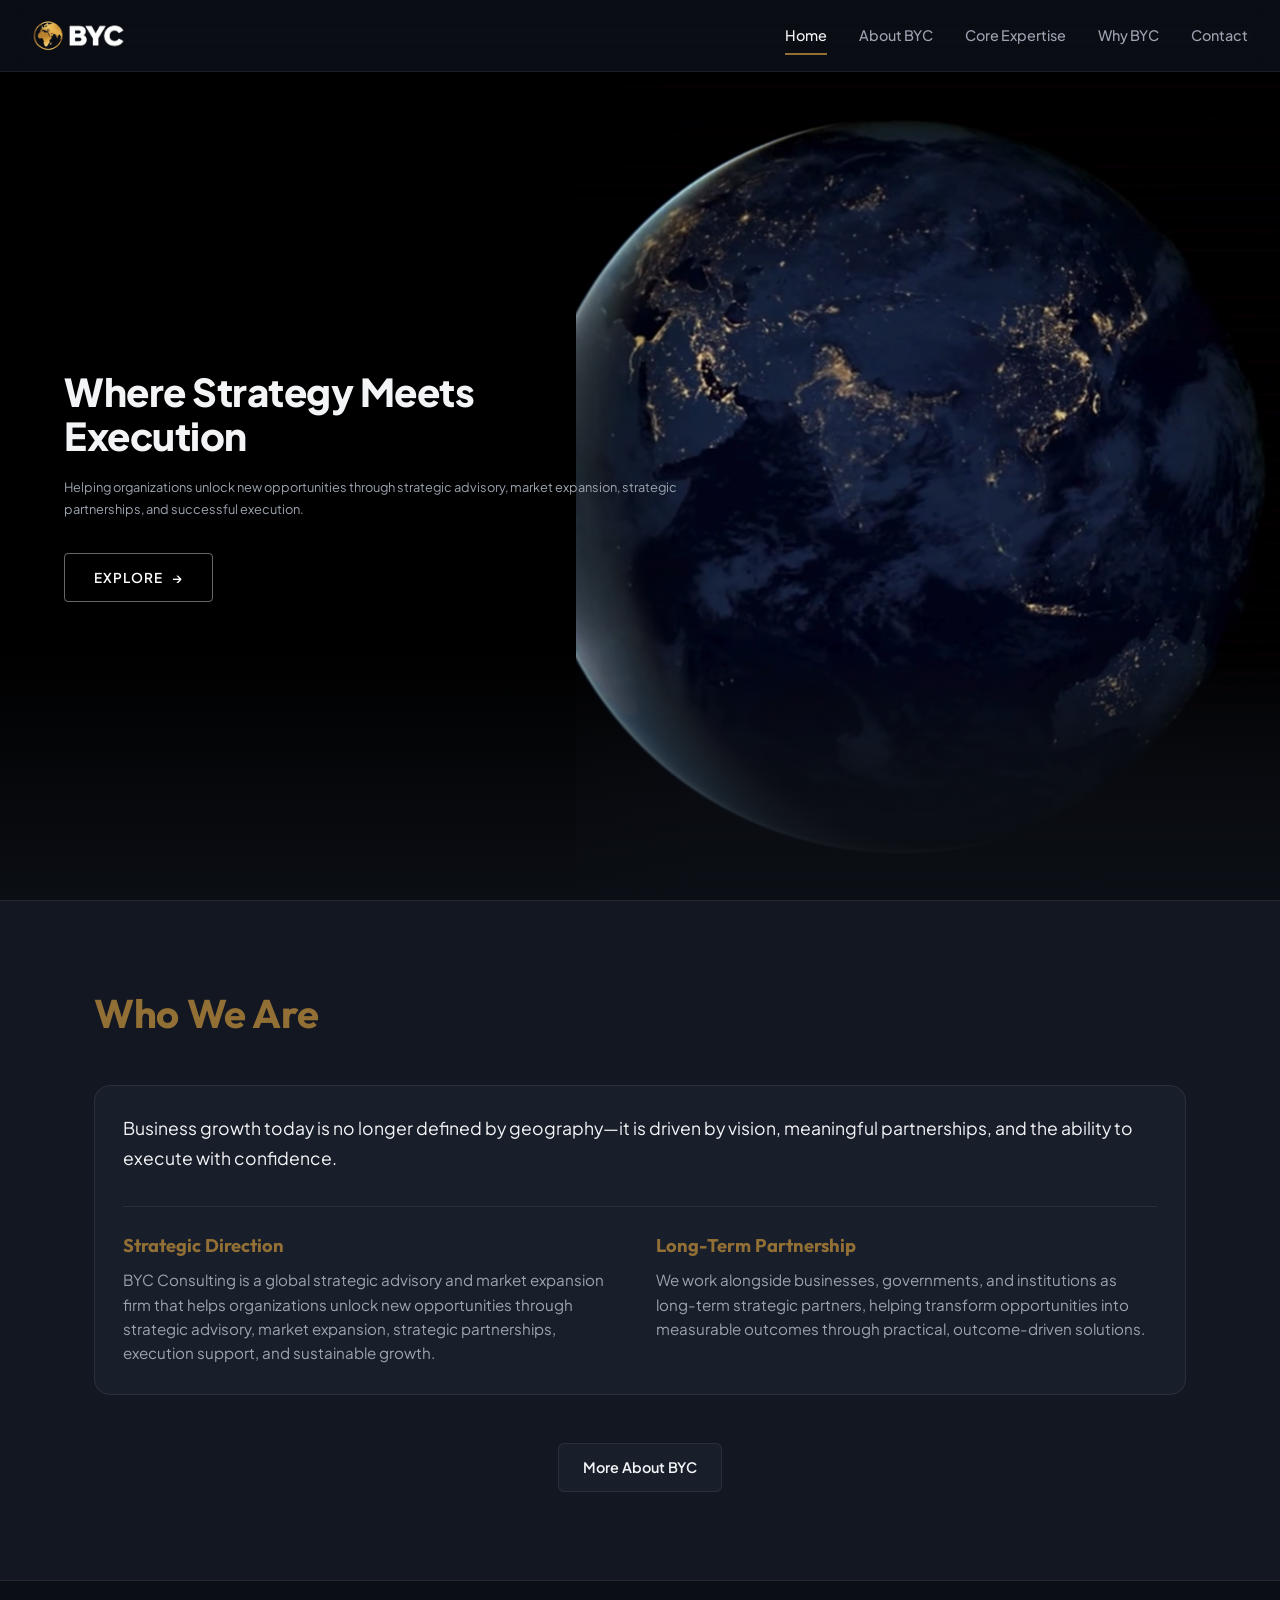
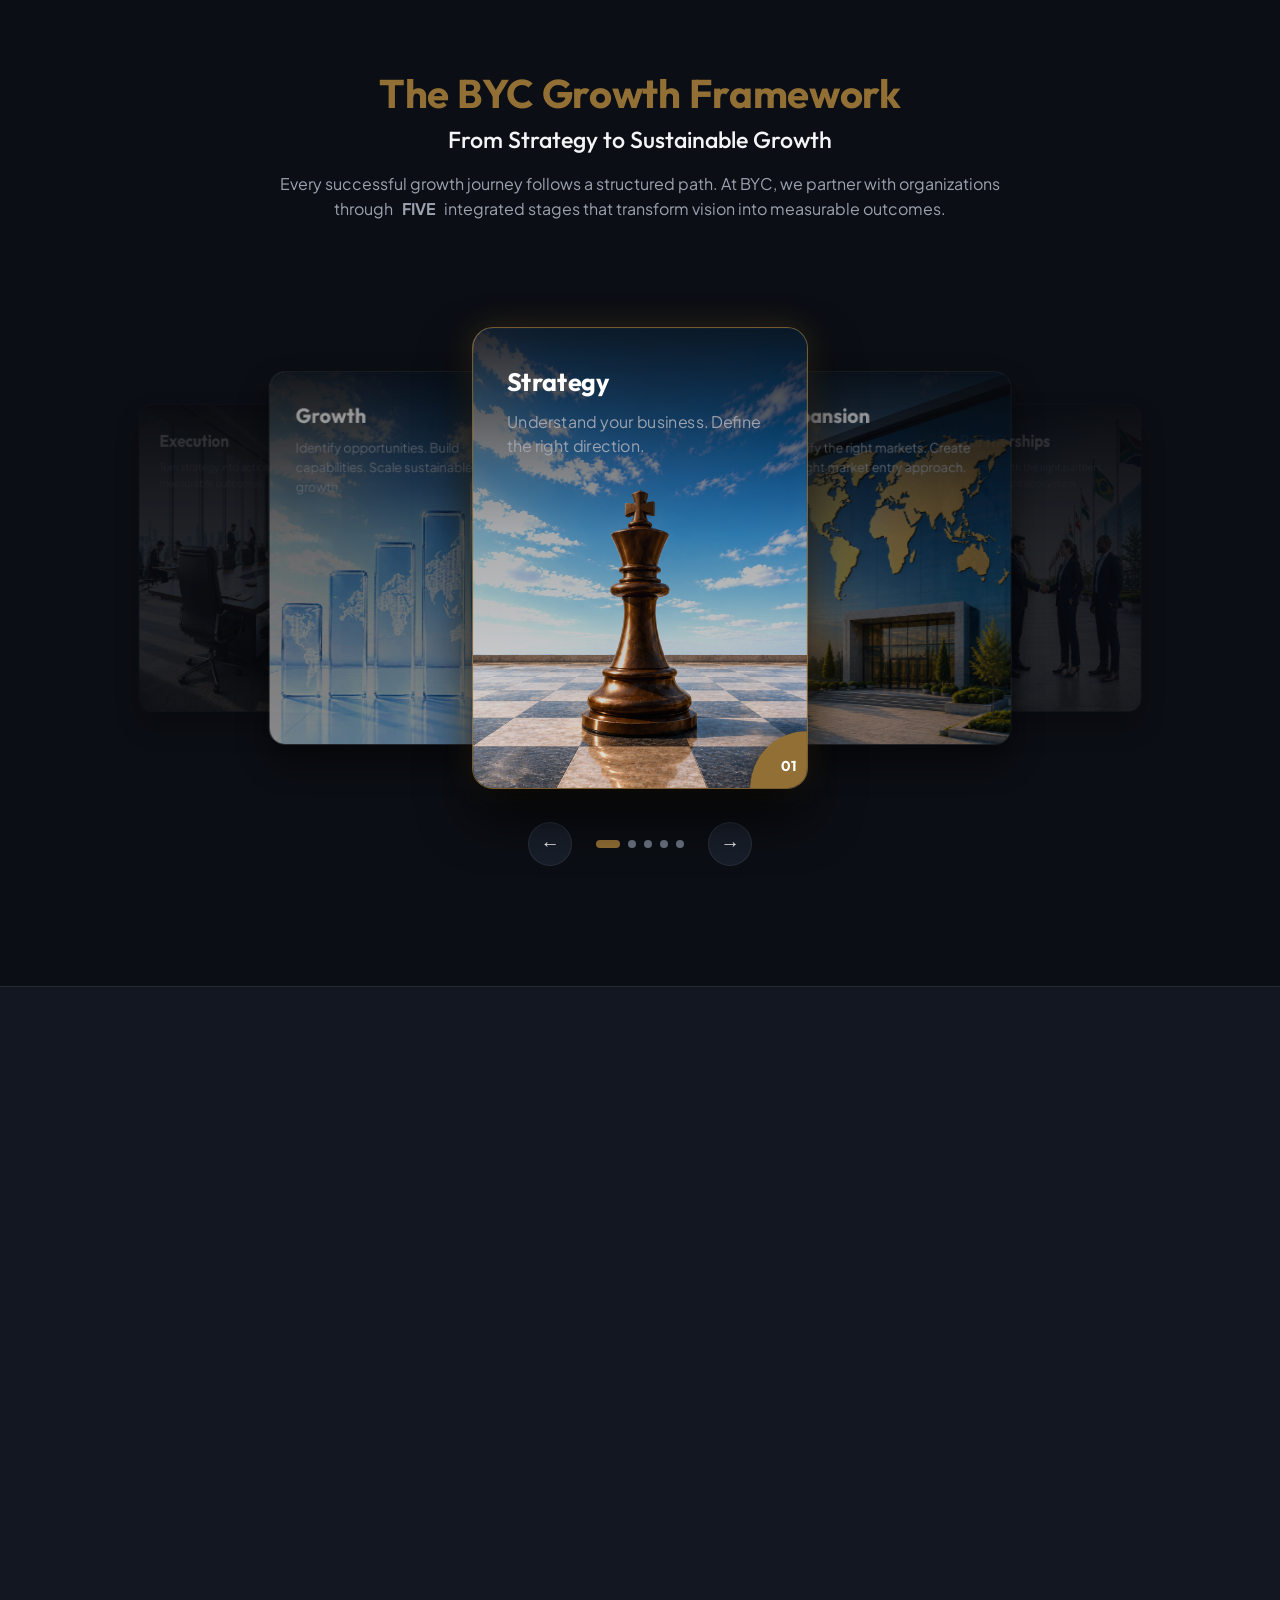
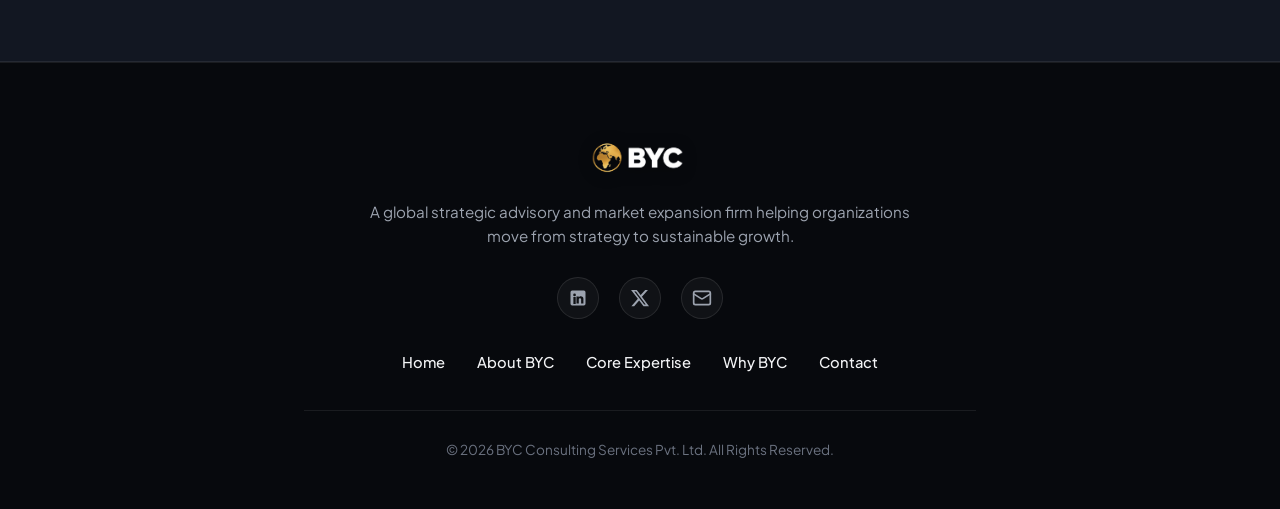
==== commit 328740ea: "Update website changes new" ====
--- a/index.html
+++ b/index.html
@@ -144,7 +144,7 @@
           </div>
 
           <div class="coverflow-card" data-index="4">
-            <div class="coverflow-img" style="background-image: url('assets/images/y-5.png');"></div>
+            <div class="coverflow-img" style="background-image: url('assets/images/f-5\ \(2\).png');"></div>
             <div class="coverflow-overlay"></div>
             <div class="coverflow-content">
               <h3>Growth</h3>
--- a/style.css
+++ b/style.css
@@ -147,7 +147,7 @@
 }
 
 .logo-img {
-  height: 40px;
+  height: 45px;
   width: auto;
   object-fit: contain;
   display: block;
@@ -1597,7 +1597,7 @@
 }
 
 .footer-logo-img {
-  height: 35px;
+  height: 45px;
   width: auto;
   object-fit: contain;
   filter: drop-shadow(0 2px 8px rgba(0, 0, 0, 0.4));
@@ -1851,7 +1851,7 @@
   width: 100%;
   height: 100%;
   border-radius: var(--radius-lg);
-  transition: transform 0.8s cubic-bezier(0.16, 1, 0.3, 1);
+  transition: transform 2.2s cubic-bezier(0.16, 1, 0.3, 1);
   transform-style: preserve-3d;
   cursor: pointer;
 }
@@ -1963,6 +1963,8 @@
 
 /* ==========================================================================
    3D PERSPECTIVE FLIPPING BOOKS (3 TOP + 2 BOTTOM)
+   Auto-rotating flip animation — no tap/click required.
+   Each card flips open, holds, flips back, staggered across the 5 cards.
    ========================================================================== */
 .perspective-row {
   display: flex;
@@ -1988,7 +1990,6 @@
   perspective: 1000px;
   width: 260px;
   height: 330px;
-  cursor: pointer;
 }
 
 .flip-book-card {
@@ -1996,17 +1997,13 @@
   width: 100%;
   height: 100%;
   border-radius: 6px 4px 4px 6px;
-  transition: transform 0.8s cubic-bezier(0.16, 1, 0.3, 1);
   transform-style: preserve-3d;
-}
-
-/* Hover Tilt Effect when closed */
-.flip-book-wrapper:hover:not(.is-open) .flip-book-card {
-  transform: rotateY(-20deg) scale(1.04) translateX(-4px);
-}
-
-/* 180 Deg In-Place Open Flip */
-.flip-book-wrapper.is-open .flip-book-card {
+  /* Same easing as the Purpose & Vision flip cards, slowed down slightly */
+  transition: transform 3.2s cubic-bezier(0.16, 1, 0.3, 1);
+}
+
+/* Flip open only the card under the cursor, same as Purpose & Vision */
+.flip-book-wrapper:hover .flip-book-card {
   transform: rotateY(180deg);
 }
 
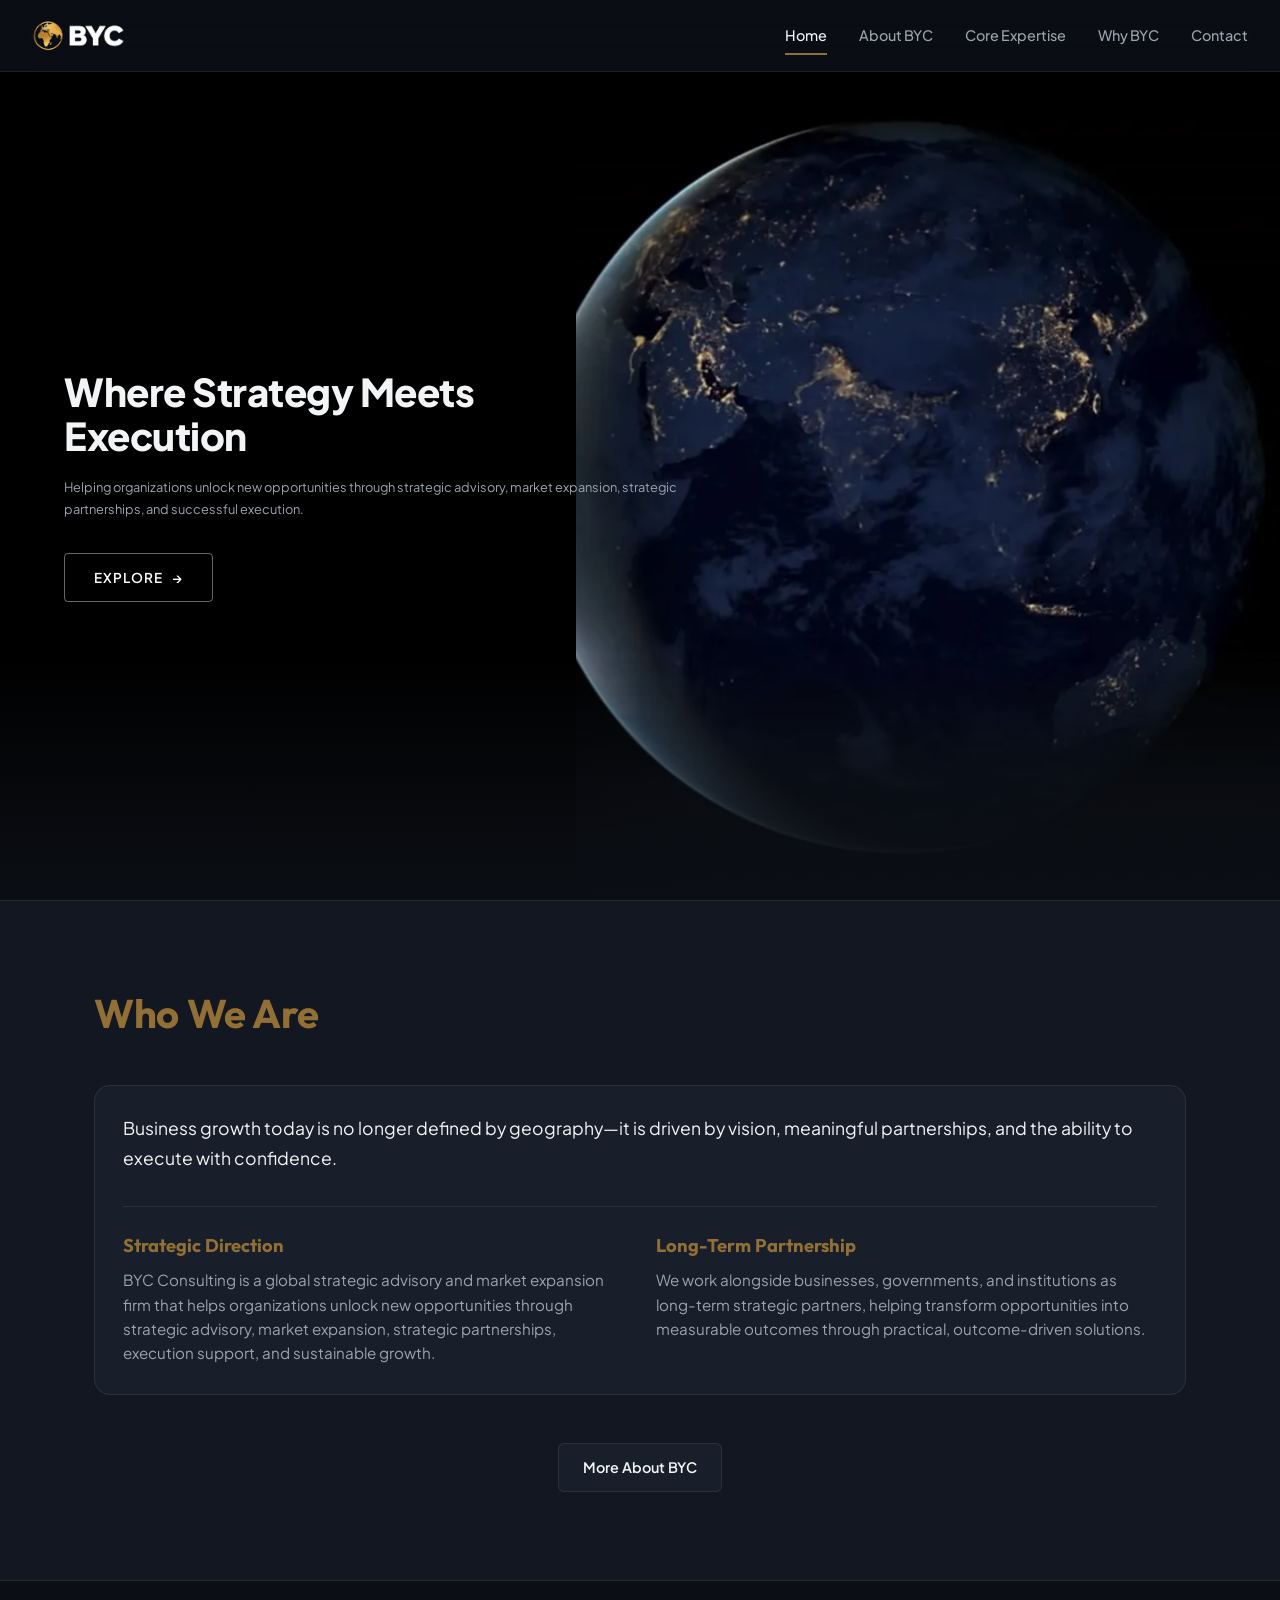
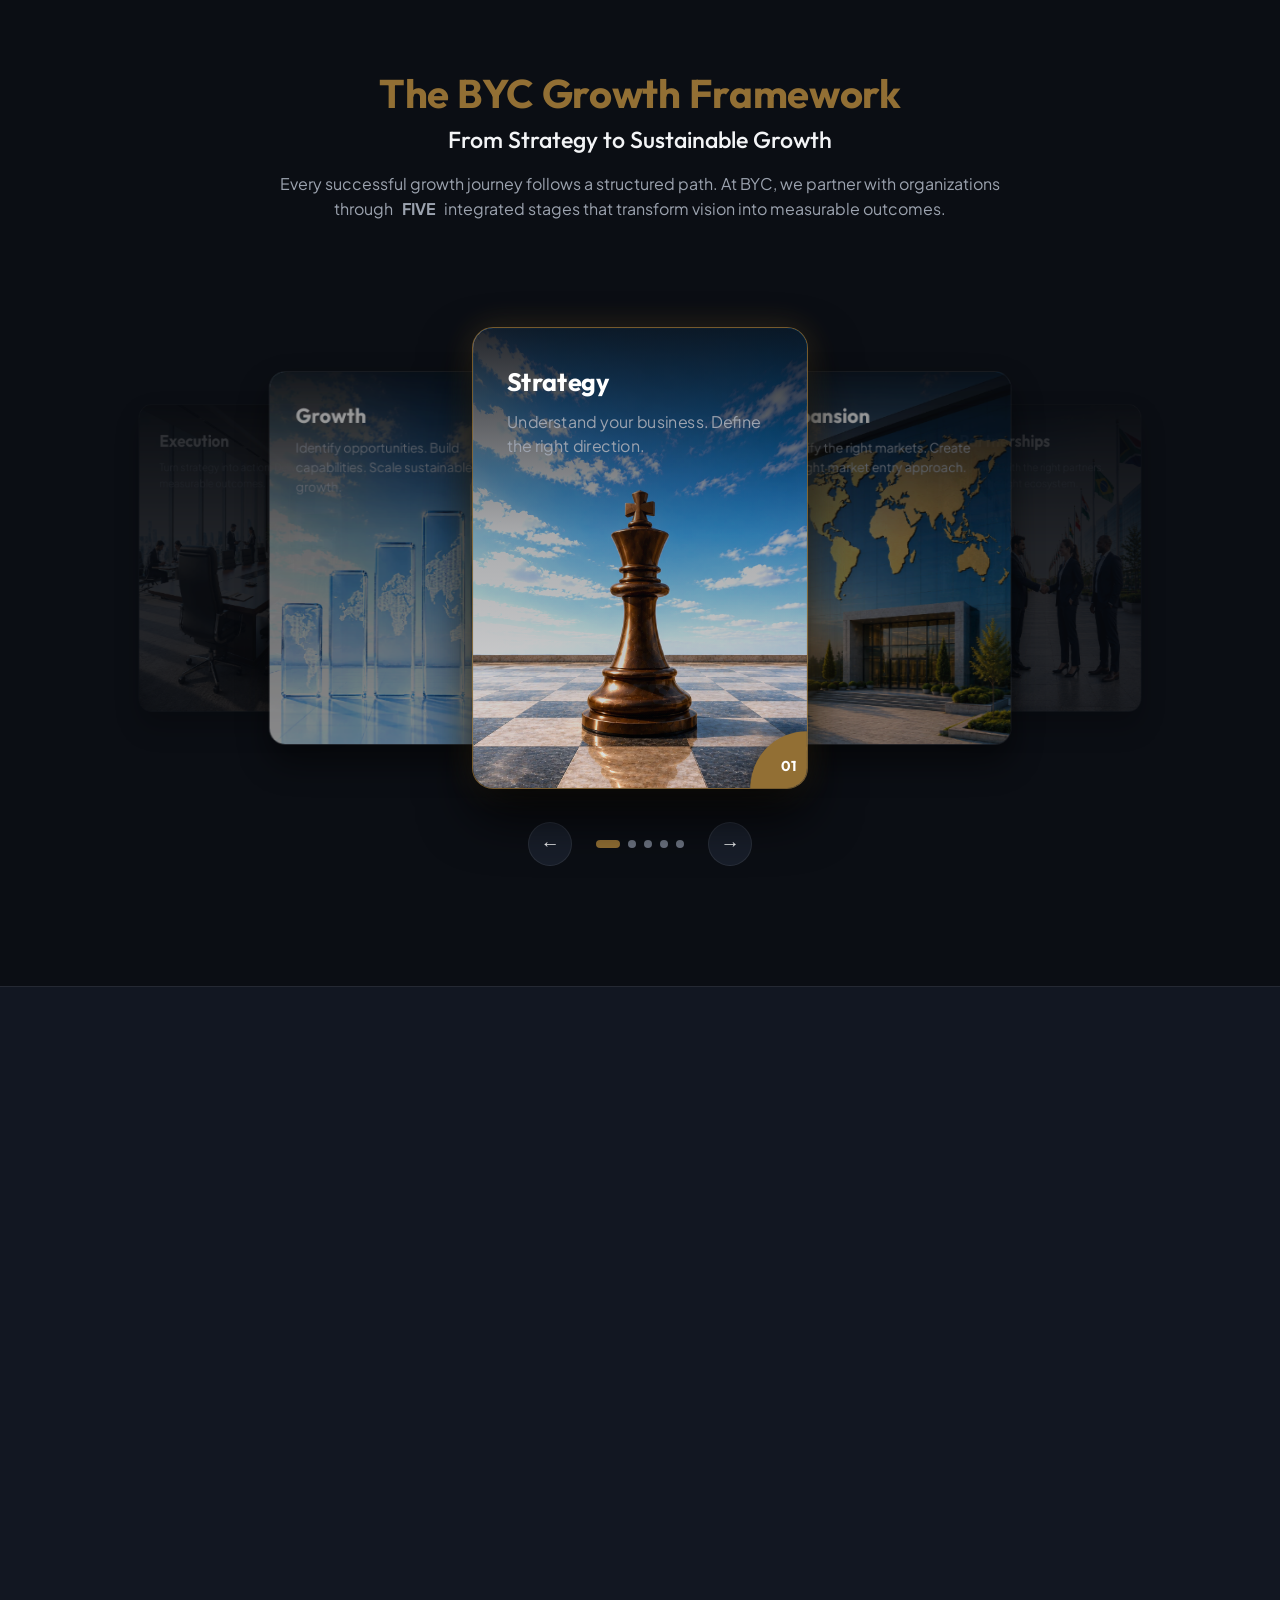
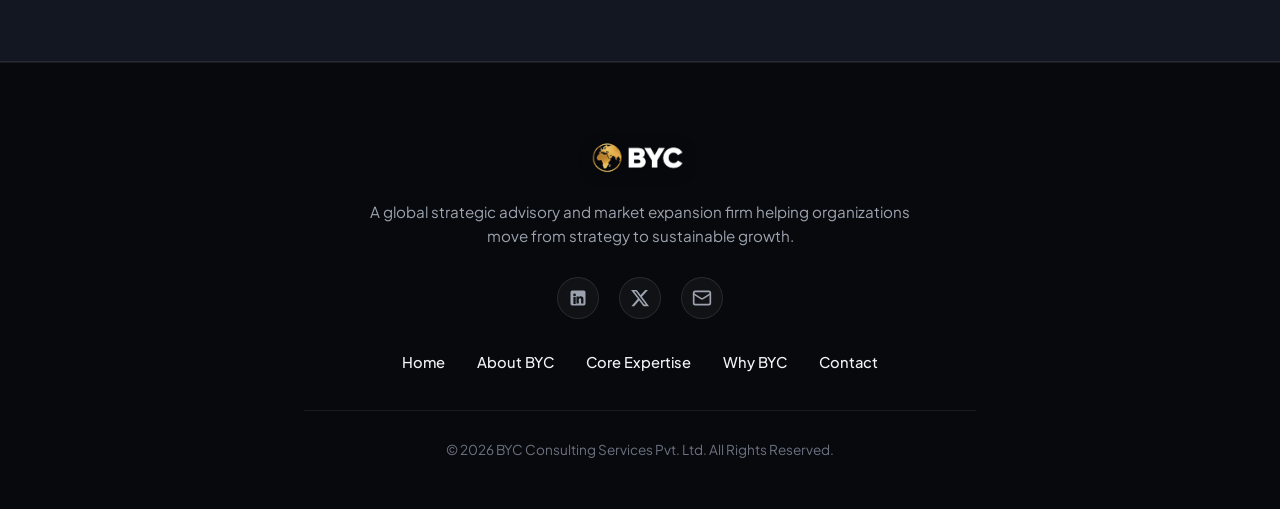
==== commit 808310c2: "Update website" ====
--- a/index.html
+++ b/index.html
@@ -16,7 +16,7 @@
   <header class="header" id="header">
     <div class="container nav-container">
       <a href="index.html" class="logo">
-        <img src="assets/images/bycccc (1).png" alt="BYC Consulting" class="logo-img">
+        <img src="assets/images/byc-logo.webp" alt="BYC Consulting" class="logo-img">
       </a>
       <nav class="nav-menu" id="nav-menu">
         <a href="index.html" class="nav-link active">Home</a>
@@ -38,7 +38,7 @@
 
   <!-- HERO SECTION WITH RIGHT-SIDE FULL VIDEO & LEFT CONTENT -->
   <section class="hero">
-    <video class="hero-video" autoplay muted loop playsinline poster="assets/images/thumbnail.png">
+    <video class="hero-video" autoplay muted loop playsinline poster="assets/images/thumbnail.webp">
       <source src="assets/videos/globe-roattion.mp4" type="video/mp4">
     </video>
     <div class="hero-left-fade"></div>
@@ -104,7 +104,7 @@
         <div class="coverflow-stage" id="framework-coverflow">
 
           <div class="coverflow-card" data-index="0">
-            <div class="coverflow-img" style="background-image: url('assets/images/y-1.png');"></div>
+            <div class="coverflow-img" style="background-image: url('assets/images/strategy.webp');"></div>
             <div class="coverflow-overlay"></div>
             <div class="coverflow-content">
               <h3>Strategy</h3>
@@ -114,7 +114,7 @@
           </div>
 
           <div class="coverflow-card" data-index="1">
-            <div class="coverflow-img" style="background-image: url('assets/images/y-2.png');"></div>
+            <div class="coverflow-img" style="background-image: url('assets/images/expansion.webp');"></div>
             <div class="coverflow-overlay"></div>
             <div class="coverflow-content">
               <h3>Expansion</h3>
@@ -124,7 +124,7 @@
           </div>
 
           <div class="coverflow-card" data-index="2">
-            <div class="coverflow-img" style="background-image: url('assets/images/y-3.png');"></div>
+            <div class="coverflow-img" style="background-image: url('assets/images/partnerships.webp');"></div>
             <div class="coverflow-overlay"></div>
             <div class="coverflow-content">
               <h3>Partnerships</h3>
@@ -134,7 +134,7 @@
           </div>
 
           <div class="coverflow-card" data-index="3">
-            <div class="coverflow-img" style="background-image: url('assets/images/y-4.png');"></div>
+            <div class="coverflow-img" style="background-image: url('assets/images/execution.webp');"></div>
             <div class="coverflow-overlay"></div>
             <div class="coverflow-content">
               <h3>Execution</h3>
@@ -144,7 +144,7 @@
           </div>
 
           <div class="coverflow-card" data-index="4">
-            <div class="coverflow-img" style="background-image: url('assets/images/f-5\ \(2\).png');"></div>
+            <div class="coverflow-img" style="background-image: url('assets/images/growth.webp');"></div>
             <div class="coverflow-overlay"></div>
             <div class="coverflow-content">
               <h3>Growth</h3>
@@ -276,7 +276,7 @@
   <footer class="site-footer">
     <div class="container footer-minimal">
       <a href="index.html" class="footer-logo">
-        <img src="assets/images/bycccc (1).png" alt="BYC Consulting" class="footer-logo-img">
+        <img src="assets/images/byc-logo.webp" alt="BYC Consulting" class="footer-logo-img">
       </a>
       <p class="footer-minimal-desc">A global strategic advisory and market expansion firm helping organizations move from strategy to sustainable growth.</p>
 
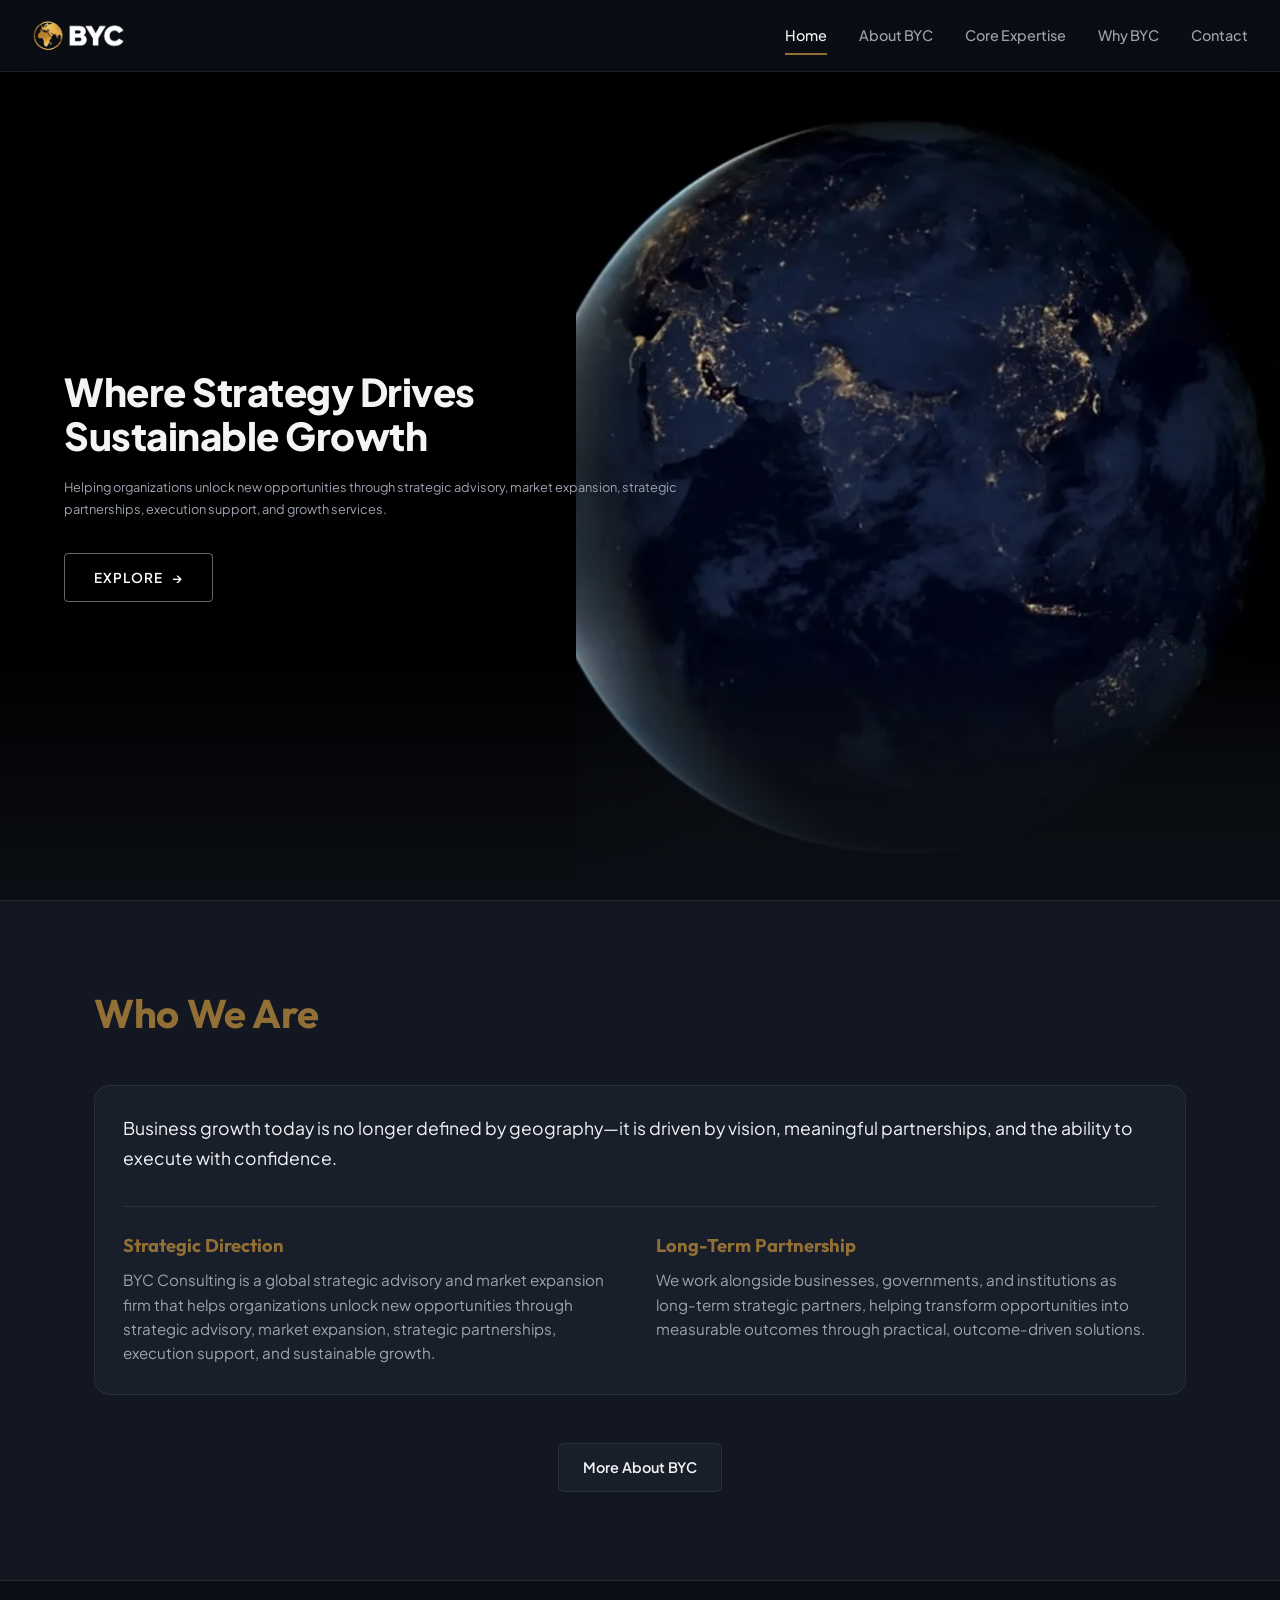
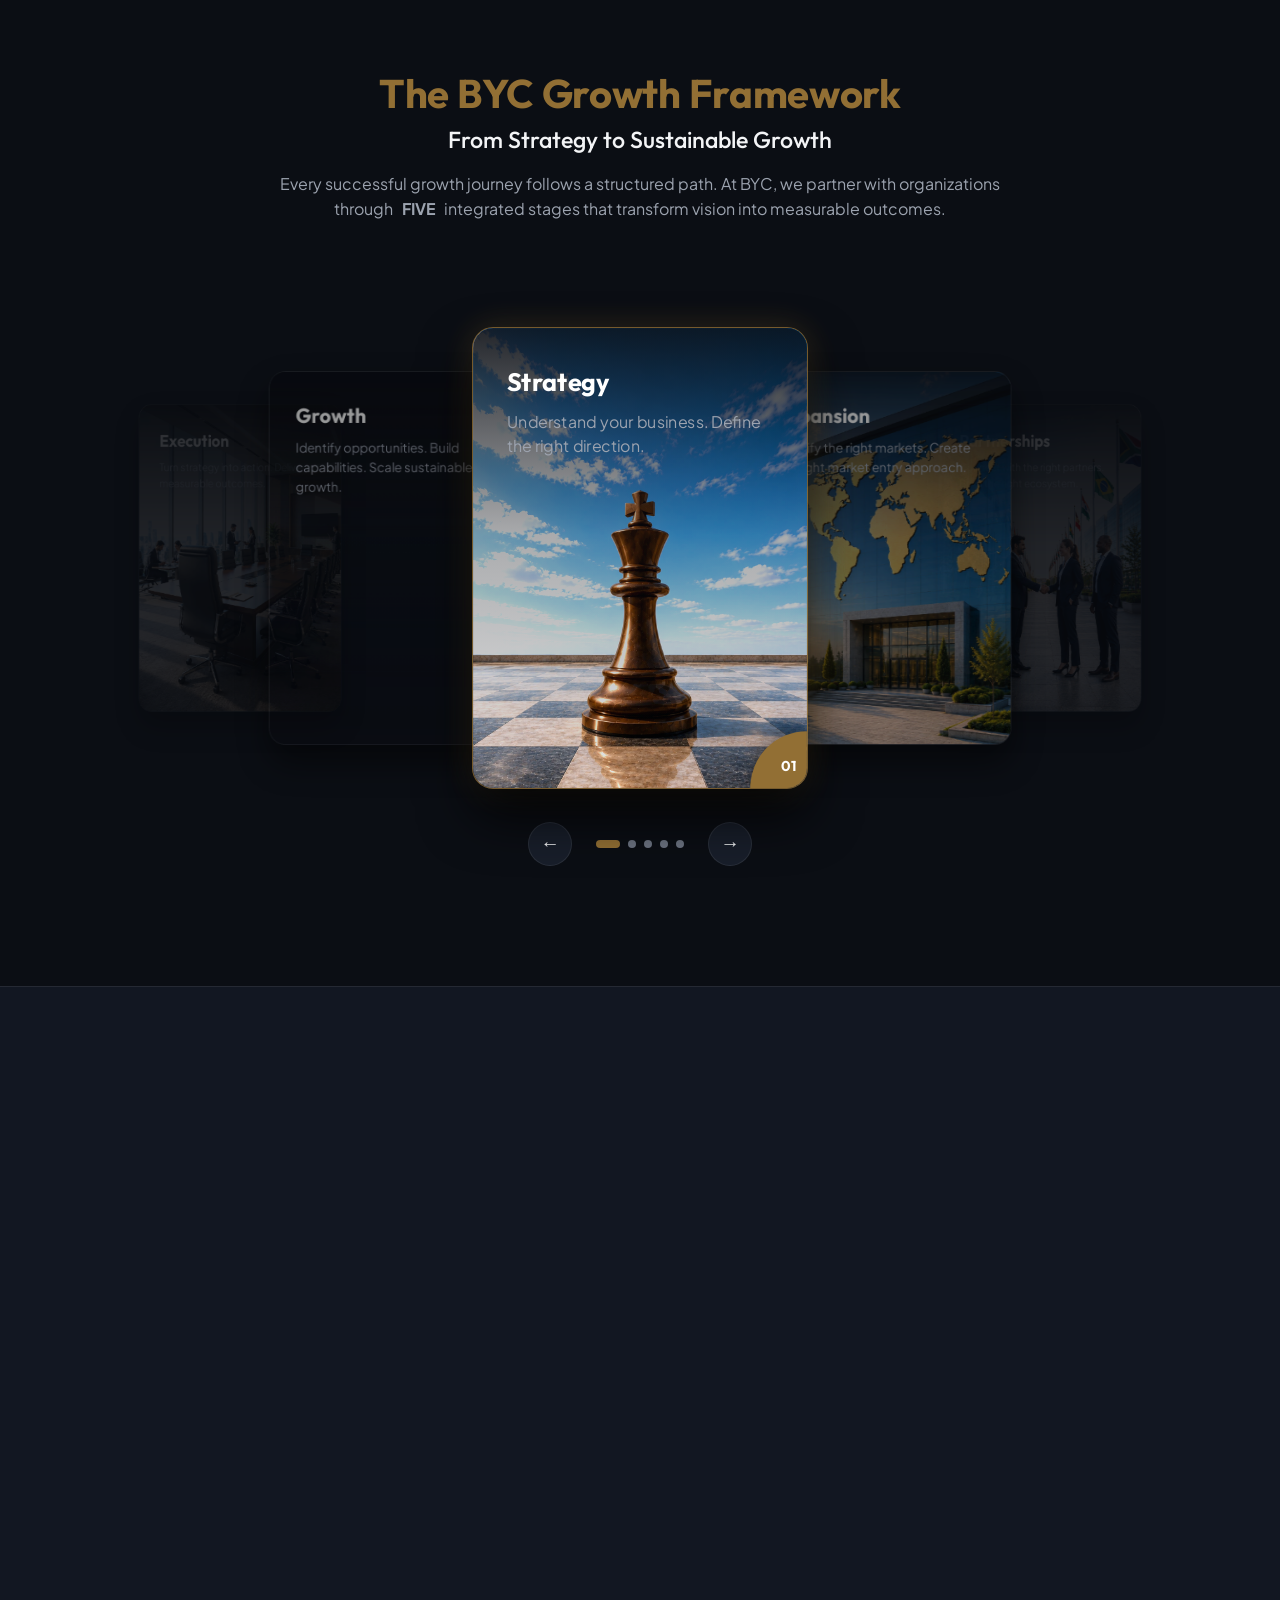
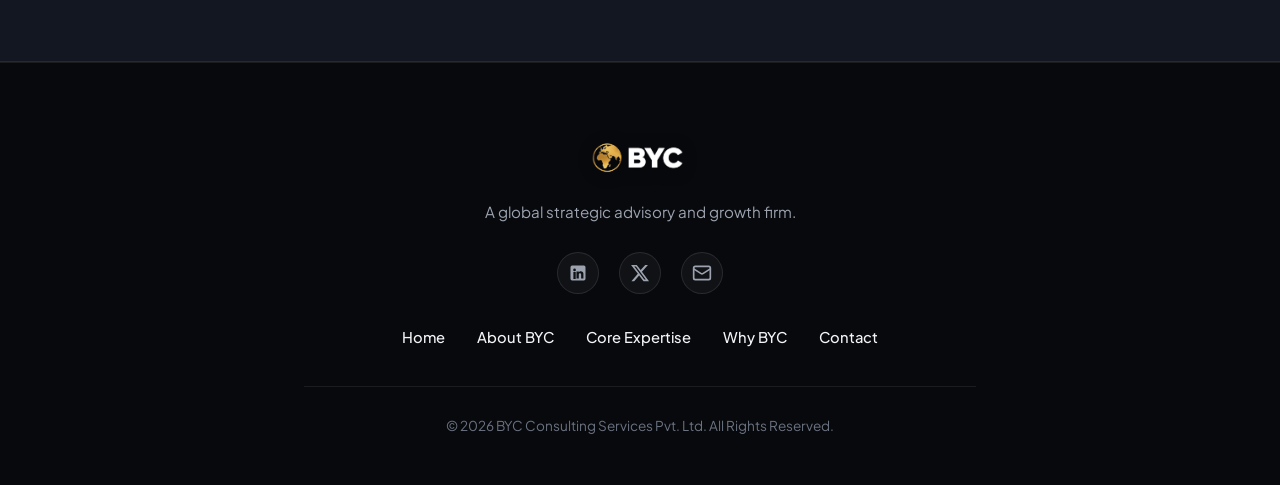
==== commit f234f9a8: "Updated website" ====
--- a/index.html
+++ b/index.html
@@ -46,10 +46,9 @@
 
     <div class="hero-content">
       <!-- <span class="eyebrow" style="display: inline-block; font-size: .72rem; font-weight: 700; letter-spacing: .22em; text-transform: uppercase; color: var(--accent); margin-bottom: 1rem;">Global Strategic Advisory</span> -->
-      <h1>Where <em>Strategy</em> Meets <br> Execution</h1>
+      <h1>Where <em>Strategy</em> Drives <br> Sustainable Growth</h1>
       <p>
-        Helping organizations unlock new opportunities through strategic advisory,
-        market expansion, strategic partnerships, and successful execution.
+        Helping organizations unlock new opportunities through strategic advisory, market expansion, strategic partnerships, execution support, and growth services.
       </p>
 
       <div class="hero-ctas">
@@ -278,7 +277,7 @@
       <a href="index.html" class="footer-logo">
         <img src="assets/images/byc-logo.webp" alt="BYC Consulting" class="footer-logo-img">
       </a>
-      <p class="footer-minimal-desc">A global strategic advisory and market expansion firm helping organizations move from strategy to sustainable growth.</p>
+      <p class="footer-minimal-desc">A global strategic advisory and growth firm.</p>
 
       <div class="footer-social-row">
         <a href="https://www.linkedin.com/company/bycconsultingpvtltd" target="_blank" rel="noopener noreferrer" class="social-icon-btn" aria-label="LinkedIn">
